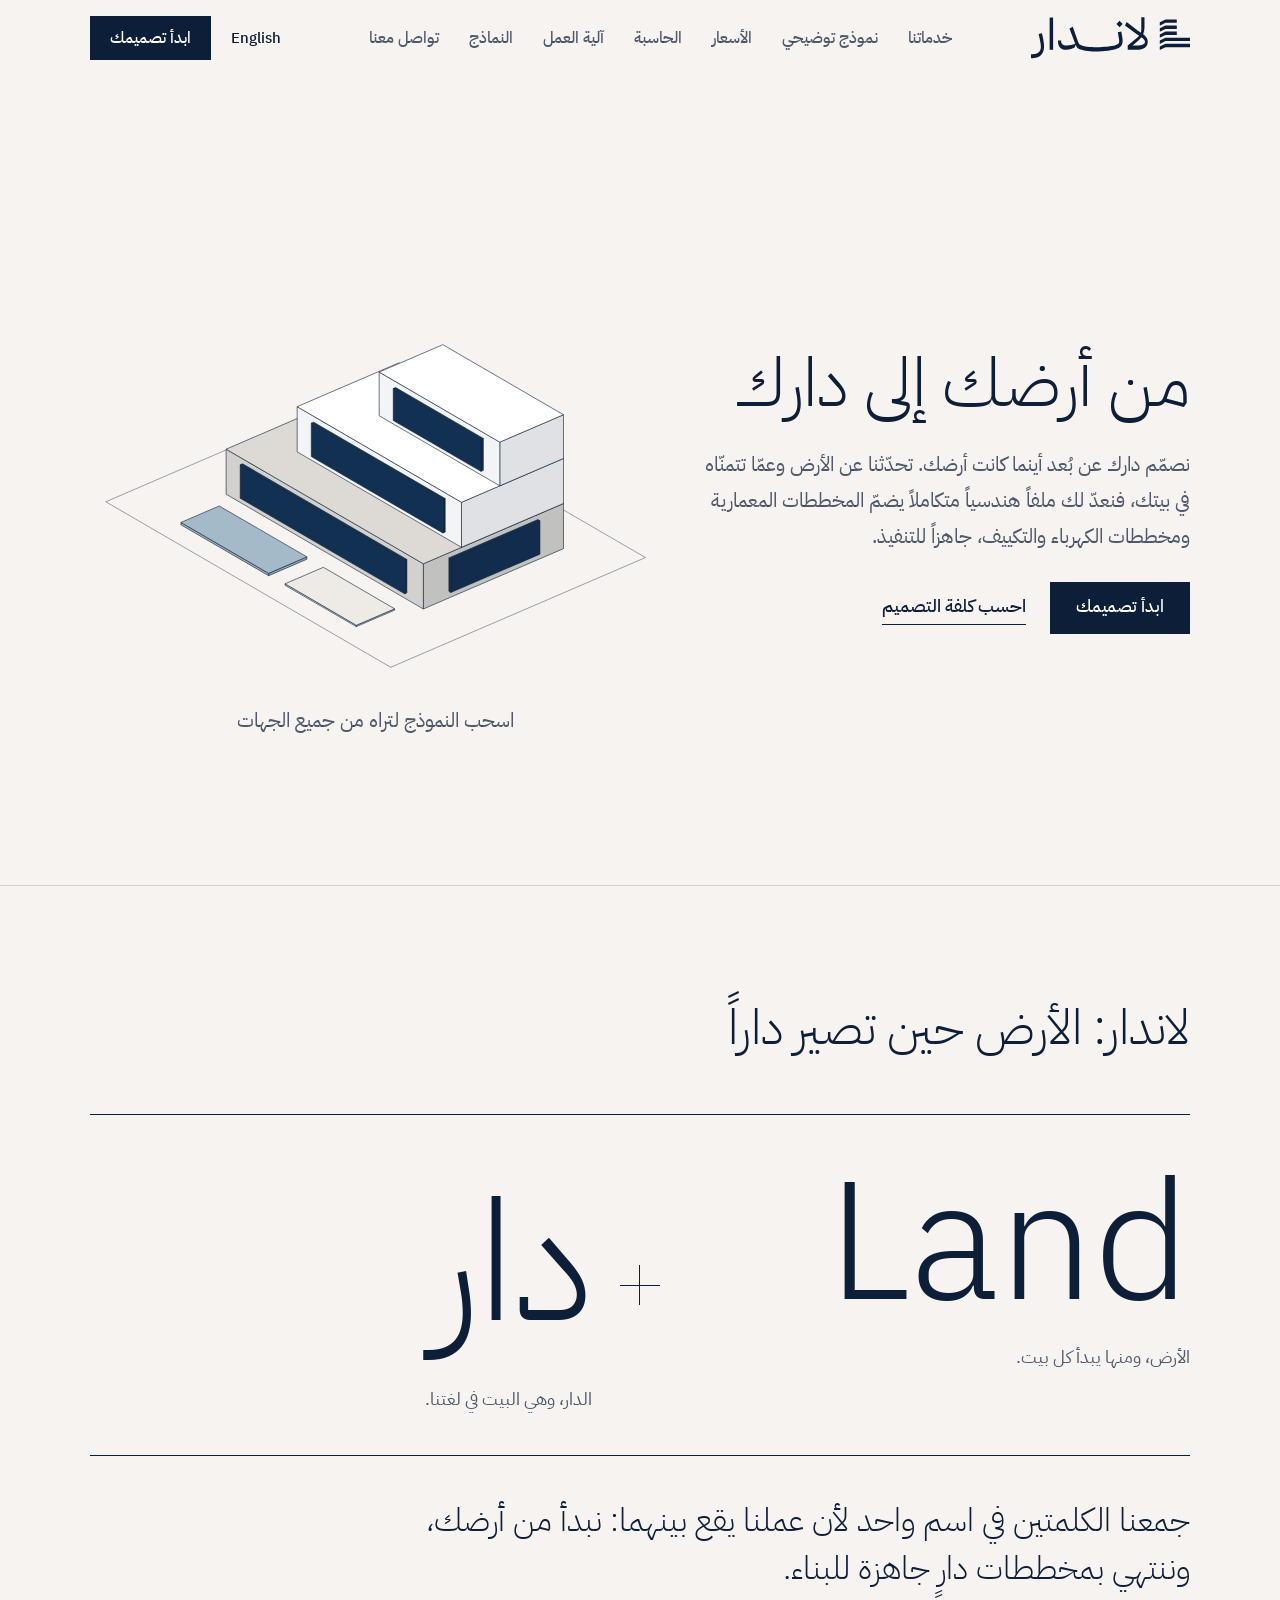
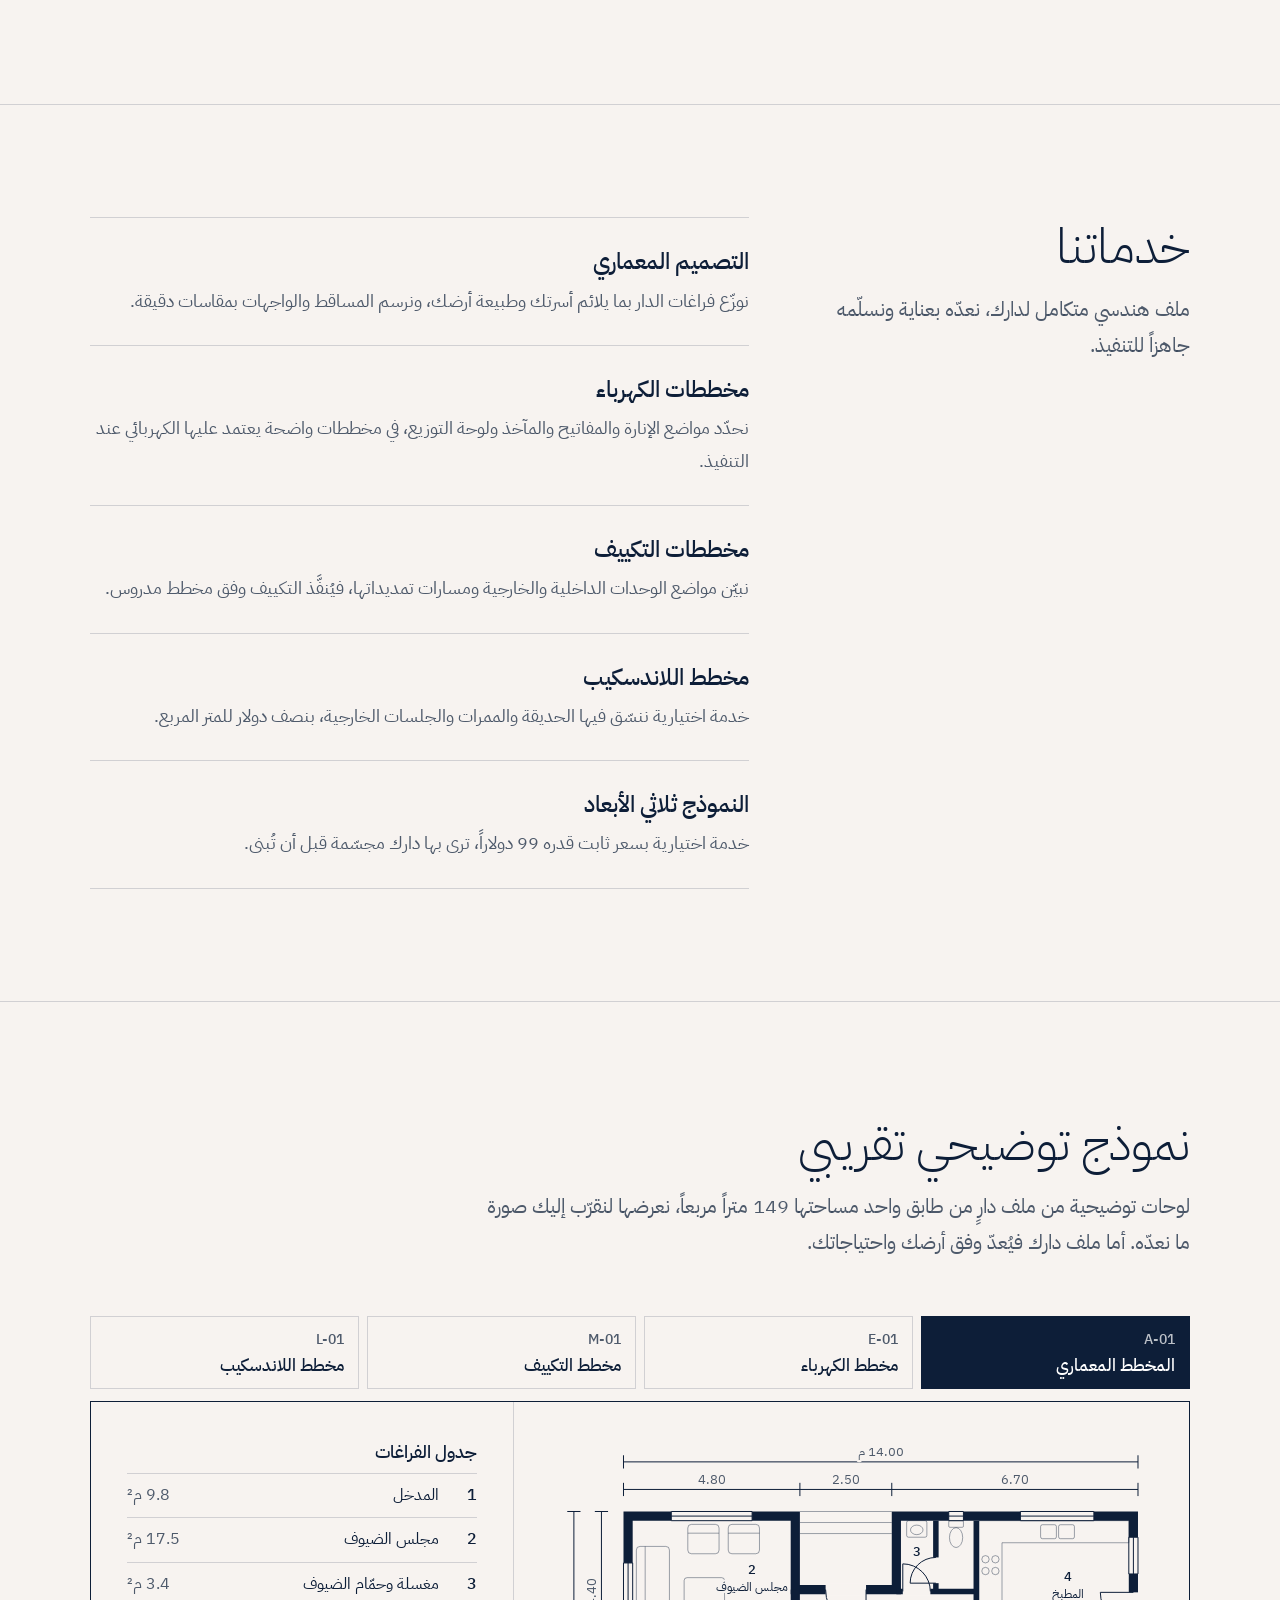
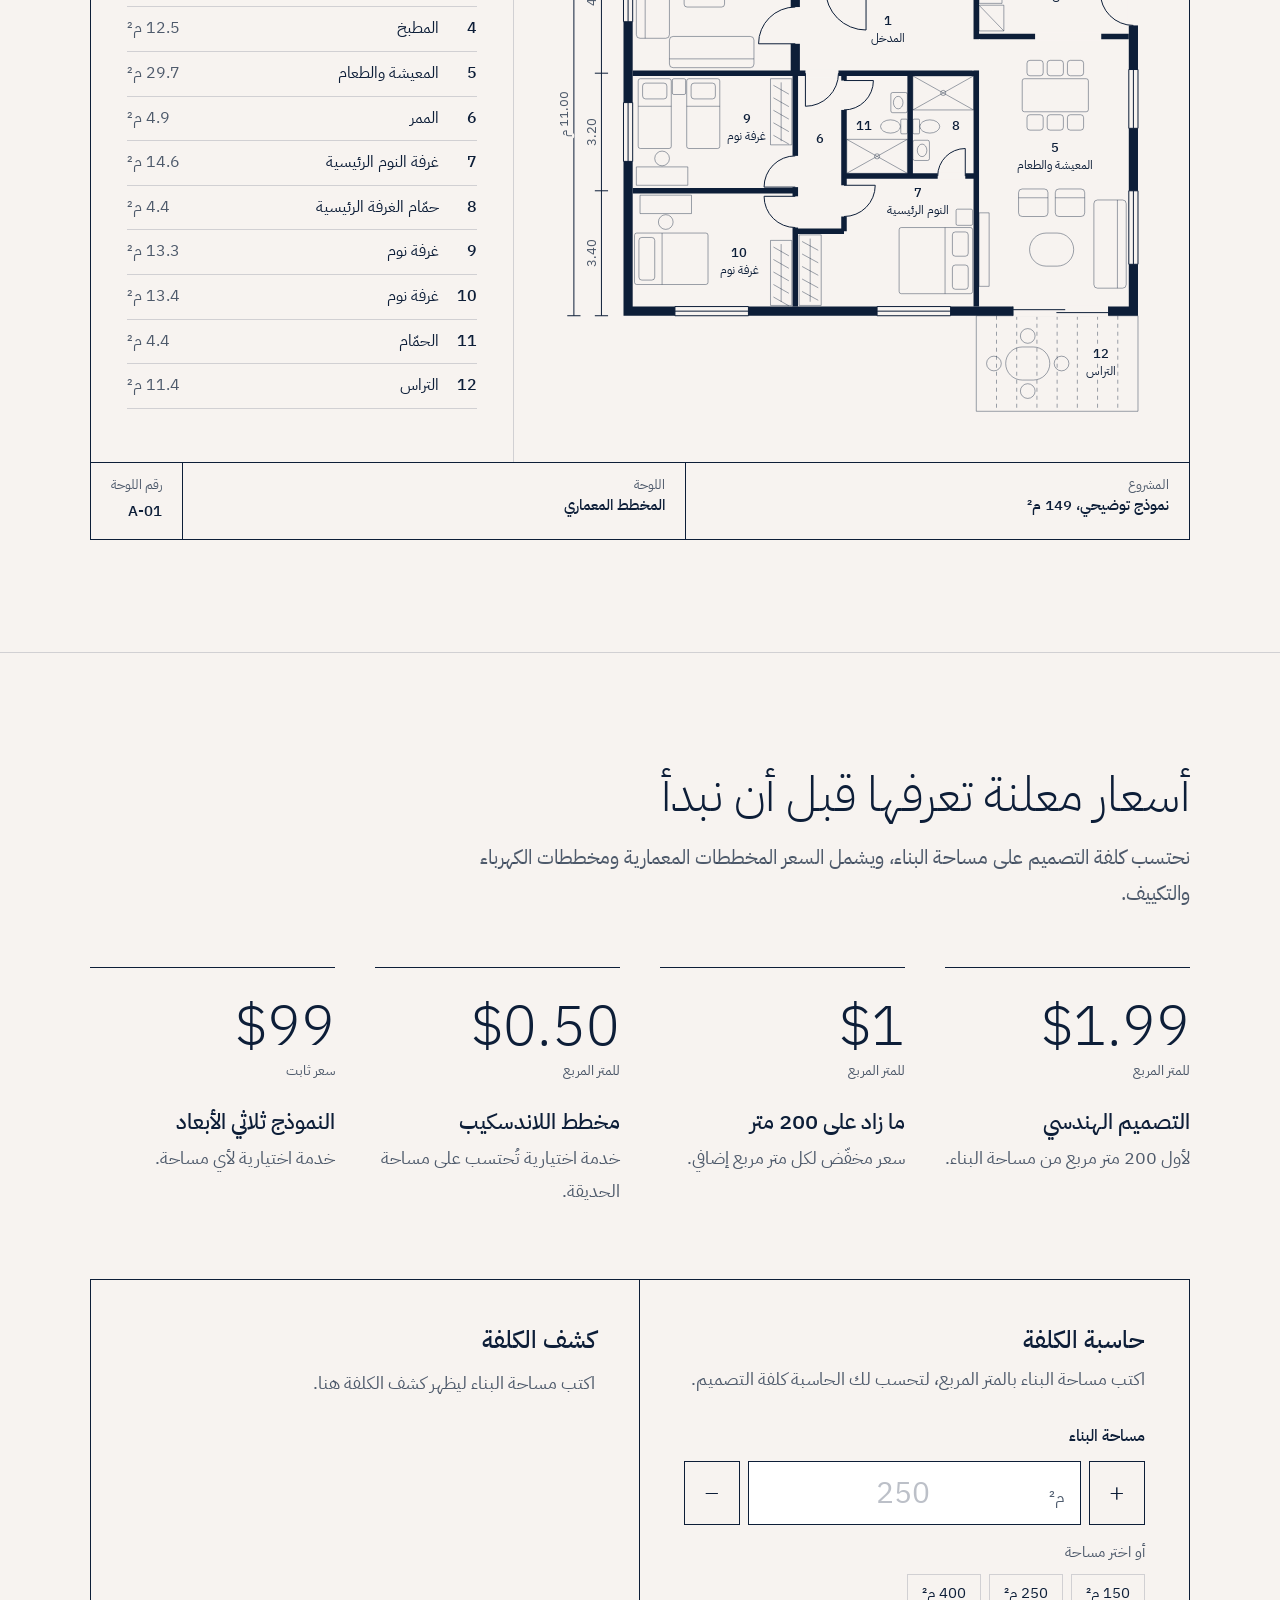
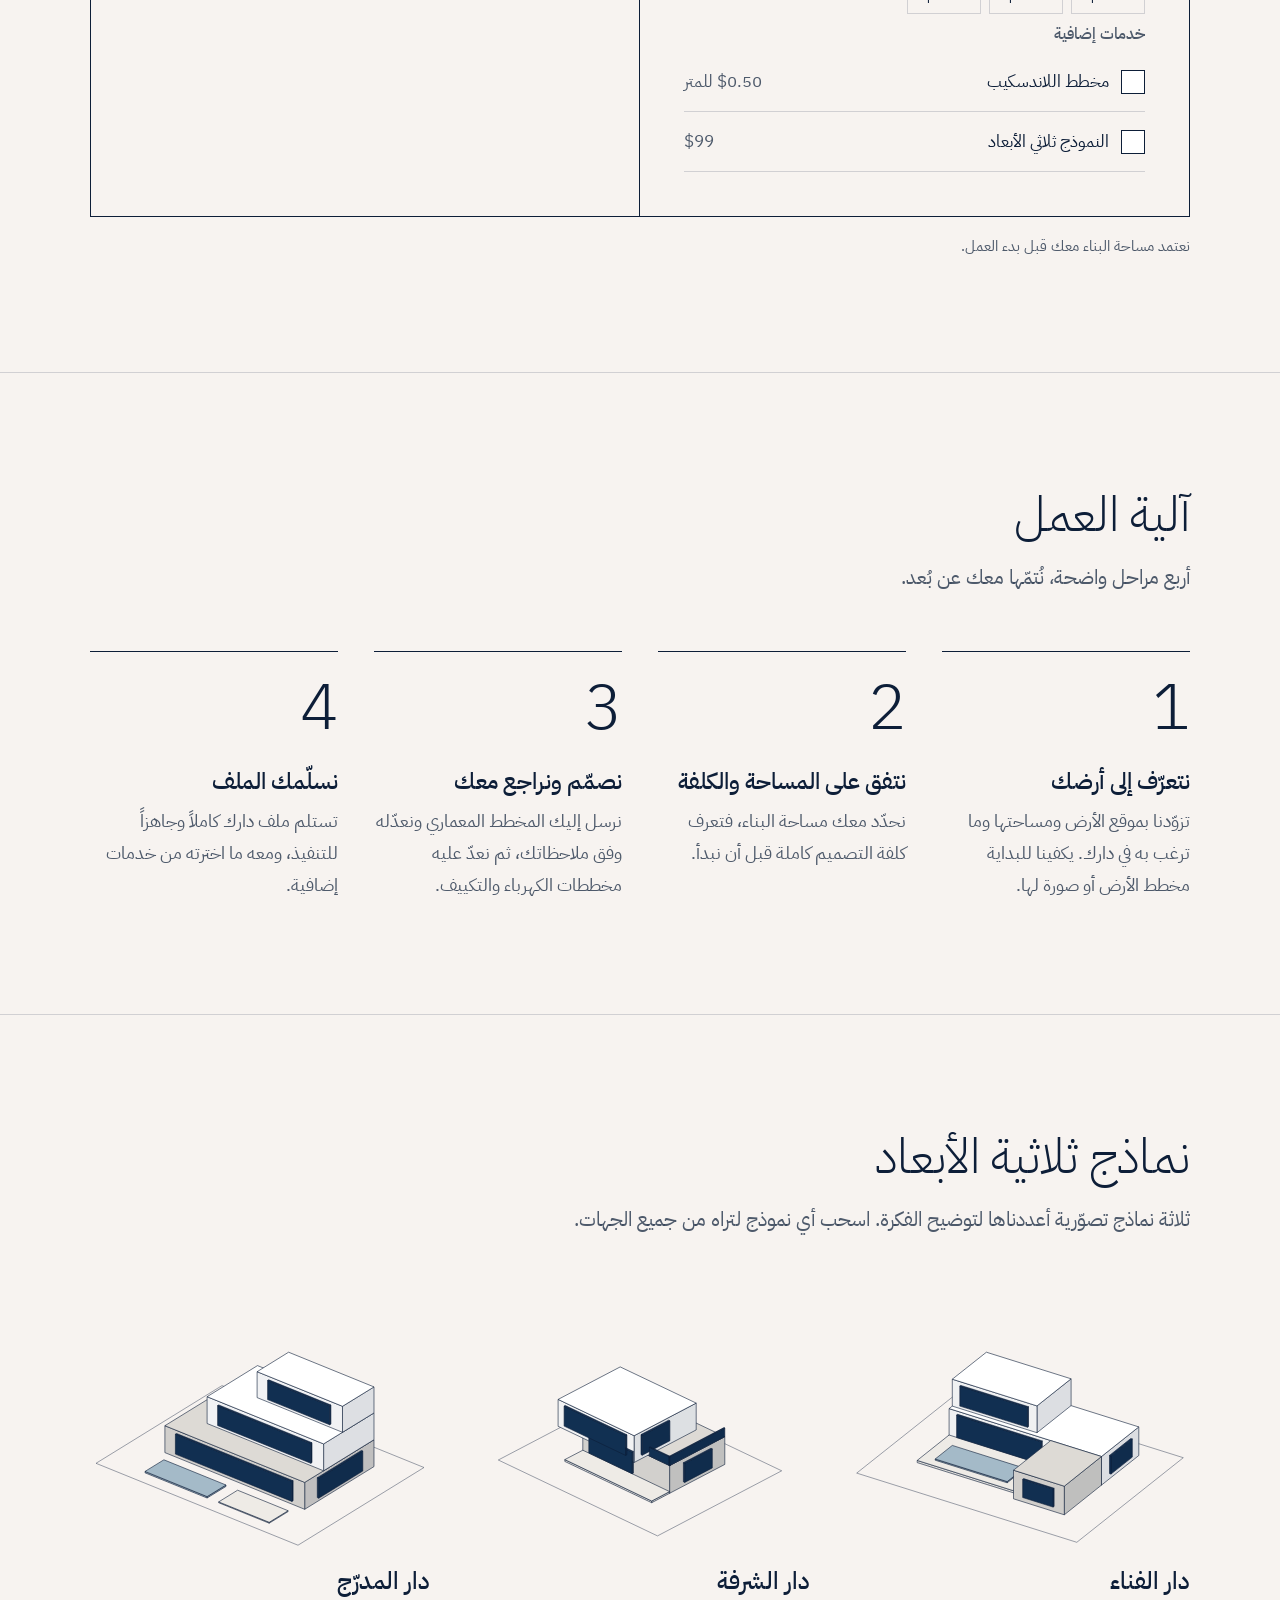
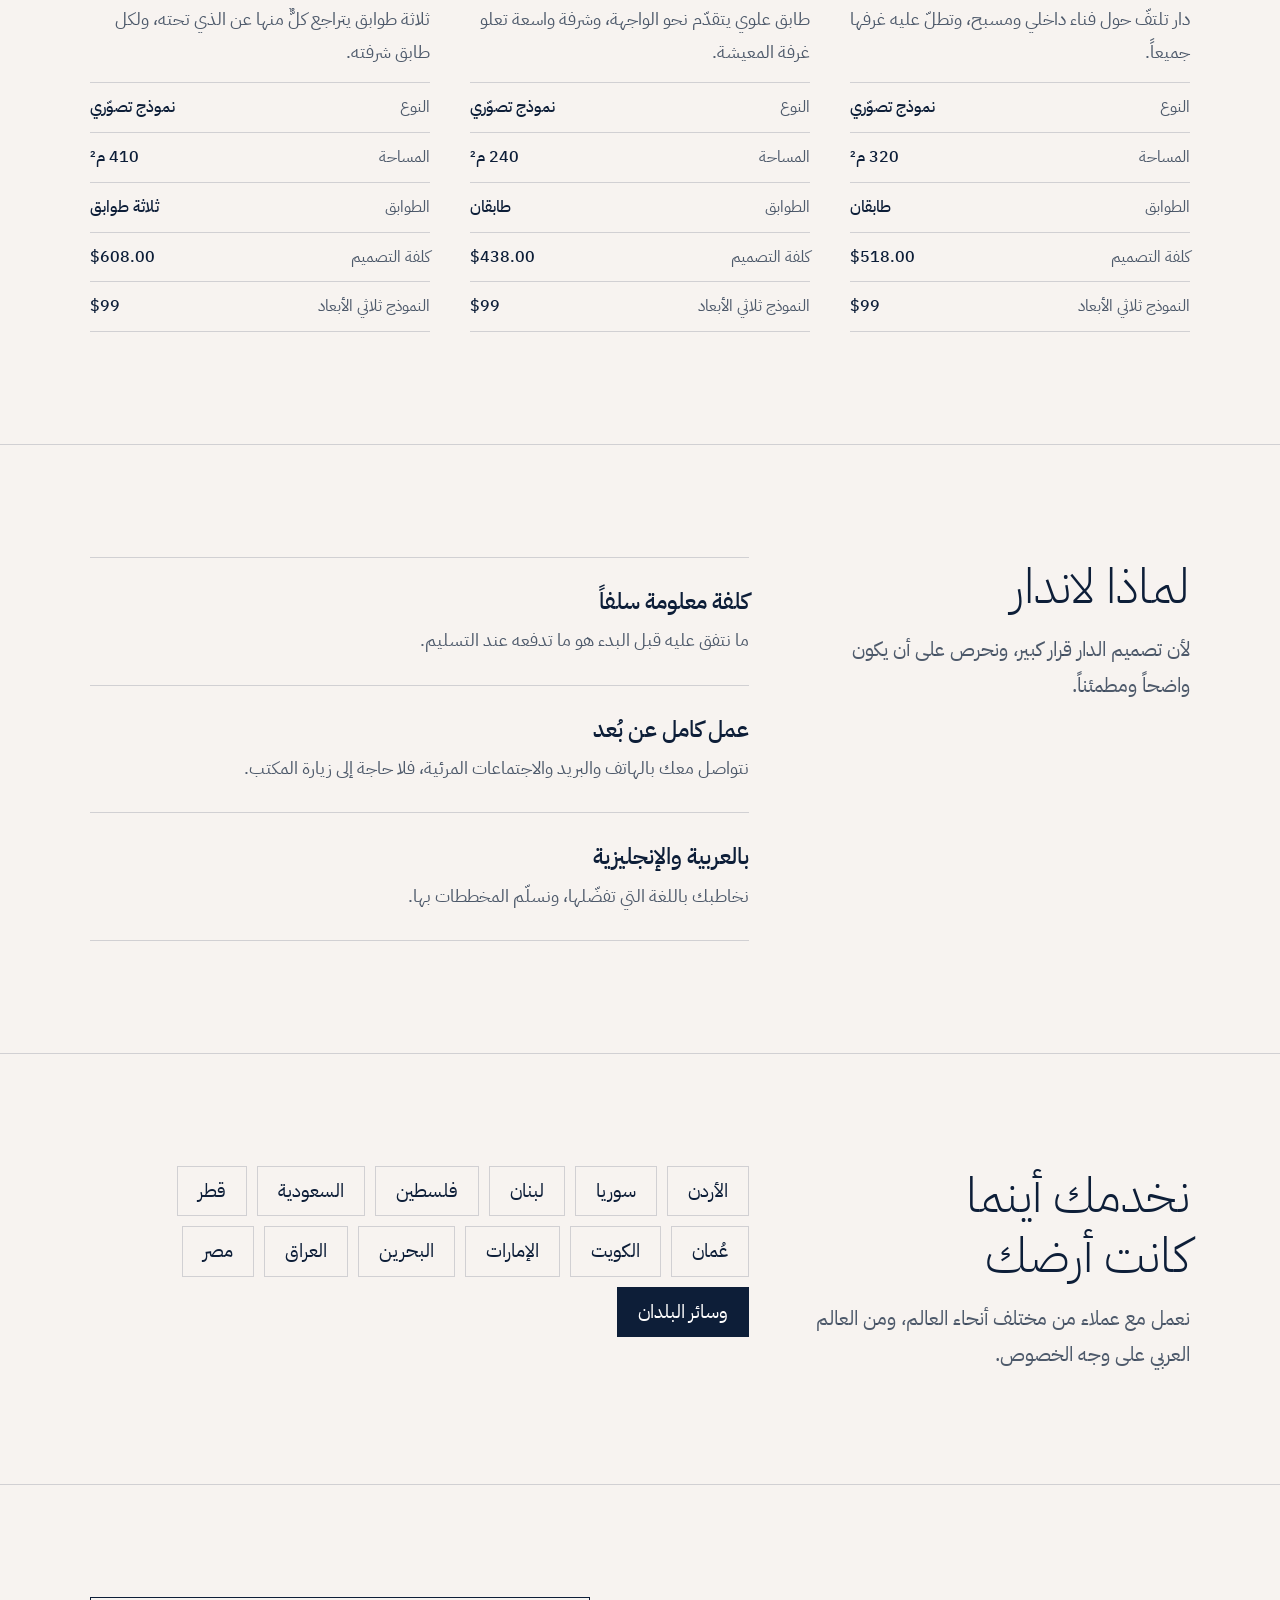
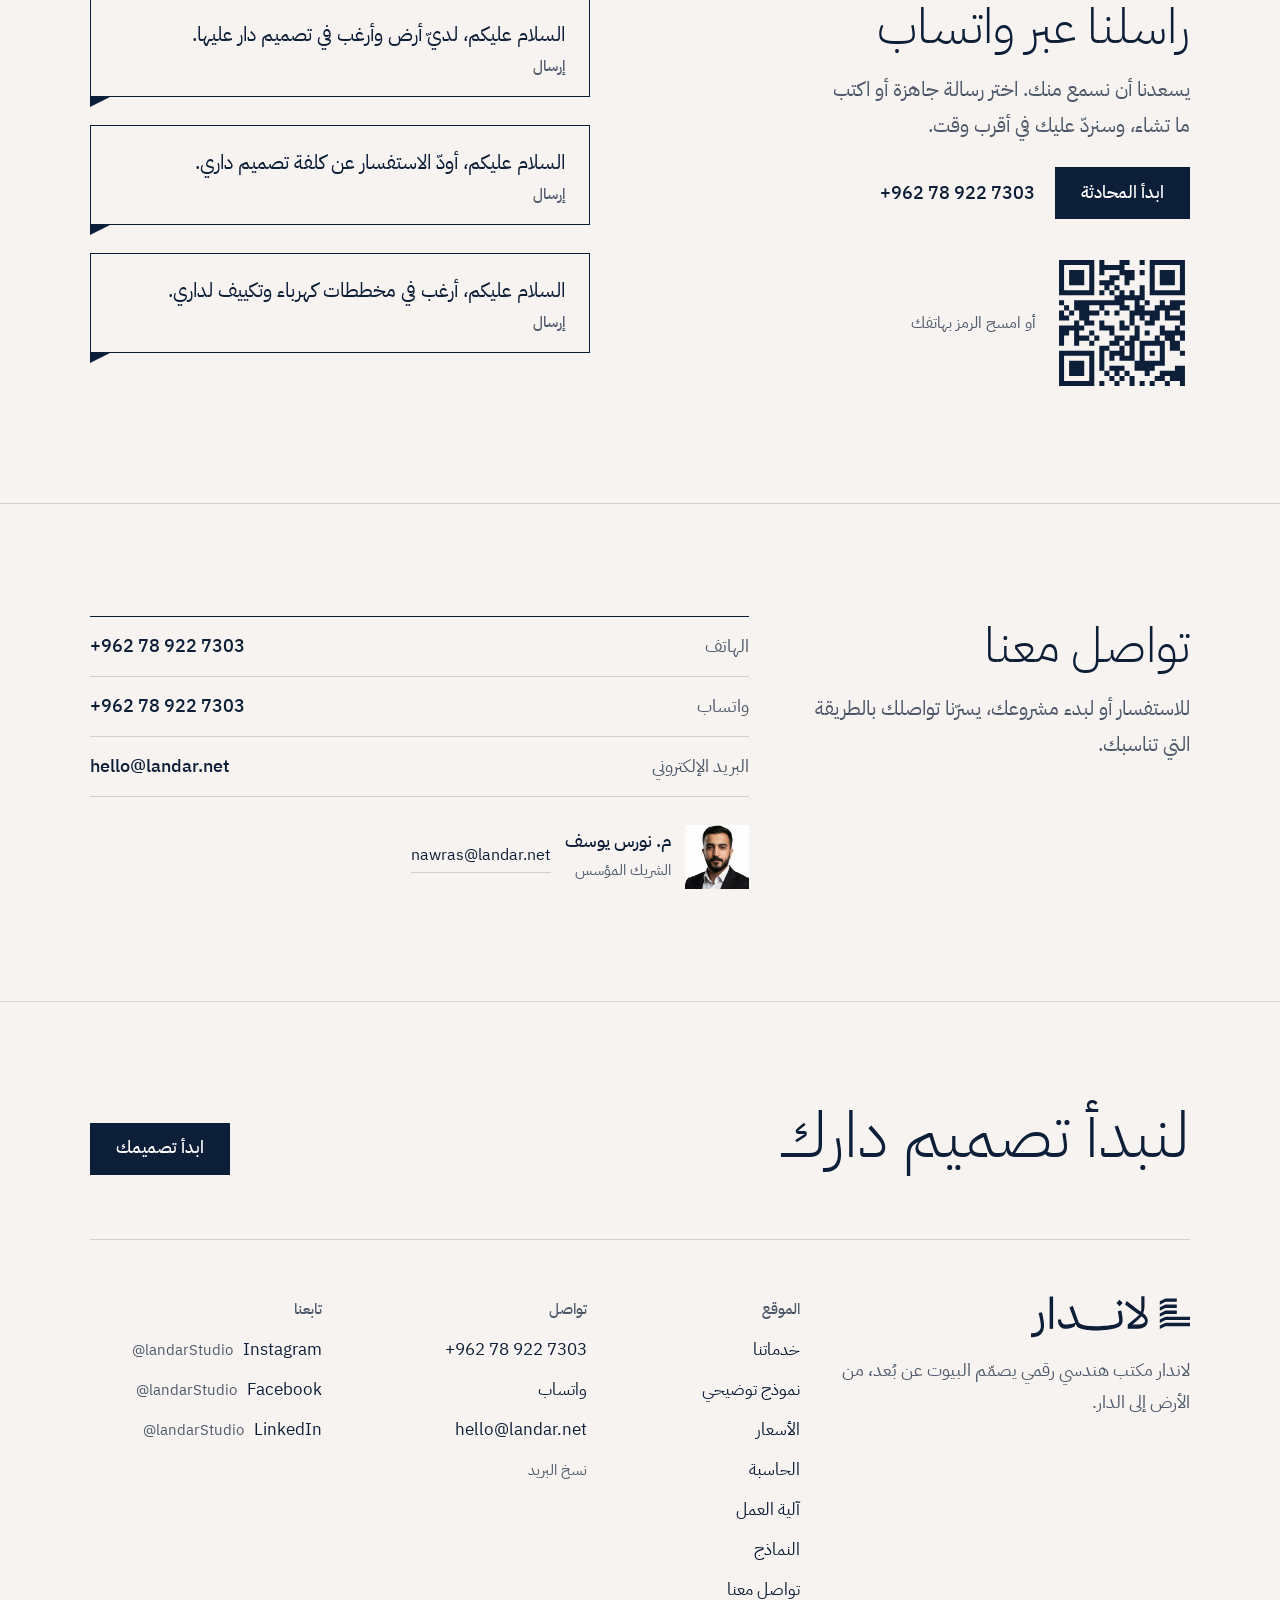
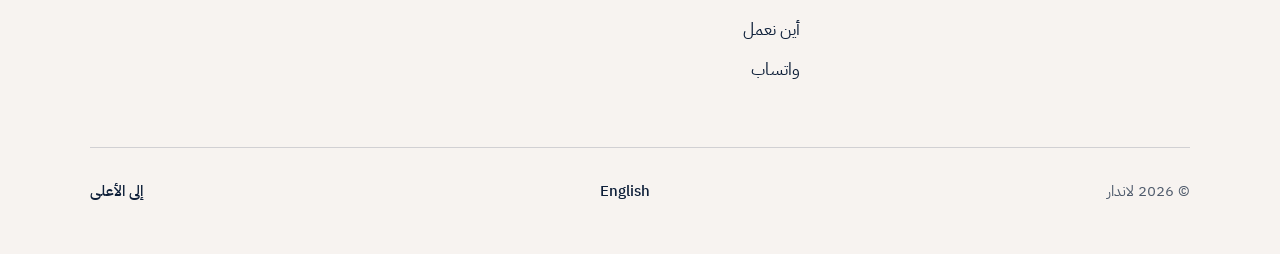
==== index.html @ 88bfac53 "-" ====
<!doctype html>
<html lang="ar" dir="rtl">
<head>
<meta charset="utf-8">
<meta name="viewport" content="width=device-width, initial-scale=1, viewport-fit=cover">
<title>لاندار | من أرضك إلى دارك</title>
<meta name="description" content="لاندار مكتب هندسي رقمي يصمّم البيوت عن بُعد. نسلّمك ملفاً متكاملاً يضمّ المخططات المعمارية ومخططات الكهرباء والتكييف، بسعر 1.99 دولار للمتر المربع.">
<meta name="theme-color" content="#F7F3F0">
<link rel="alternate" hreflang="ar" href="./">
<link rel="alternate" hreflang="en" href="en/">
<meta property="og:type" content="website">
<meta property="og:title" content="لاندار | من أرضك إلى دارك">
<meta property="og:description" content="لاندار مكتب هندسي رقمي يصمّم البيوت عن بُعد. نسلّمك ملفاً متكاملاً يضمّ المخططات المعمارية ومخططات الكهرباء والتكييف، بسعر 1.99 دولار للمتر المربع.">
<meta property="og:image" content="assets/img/og.png">
<link rel="icon" href="assets/img/favicon.svg" type="image/svg+xml">
<link rel="apple-touch-icon" href="assets/img/apple-touch-icon.png">
<link rel="preconnect" href="https://fonts.googleapis.com">
<link rel="preconnect" href="https://fonts.gstatic.com" crossorigin>
<link href="https://fonts.googleapis.com/css2?family=IBM+Plex+Sans+Arabic:wght@300;400;500;700&display=swap" rel="stylesheet">
<link rel="stylesheet" href="assets/css/style.css">
</head>
<body>
<a class="skip" href="#main">انتقل إلى المحتوى</a>

<header class="bar">
  <div class="wrap bar-in">
    <a class="brand" href="#top" aria-label="لاندار"><svg viewBox="0 -8 531.24 140" fill="currentColor" aria-hidden="true"><g transform="translate(-770.36 -685.46) scale(1.42)"><path d="M 568.12 515.19 C 570.27 523.38 573.14 537 573.14 545.89 C 573.14 557.36 568.43 573.84 546.32 573.84 L 541.52 573.84 L 541.52 564.73 L 545.2 564.73 C 564.03 564.73 565.66 553.16 565.66 547.03 C 565.66 539.14 563 528.09 560.34 516.93 Z M 568.12 515.19"/><path d="M 586.23 478.36 L 594.41 478.36 L 594.41 554.09 L 586.23 554.09 Z M 586.23 478.36"/><path d="M 627.28 543.86 C 632.9 543.86 639.65 542.62 646.41 540.16 C 646.31 539.96 646.2 539.66 646.11 539.45 L 632.8 503.84 L 640.58 500.16 L 652.35 533.31 C 654.19 538.64 656.03 541.39 659 542.93 L 659 551.32 L 653.68 551.32 C 650.91 549.69 648.87 546.3 647.23 542.22 L 644.98 548.77 C 640.27 551.53 633.61 554.09 625.73 554.09 C 610.39 554.09 605.78 544.46 605.78 531.98 L 613.05 531.98 C 613.05 538.42 615.61 543.86 627.28 543.86"/><path d="M 743.12 493.5 L 750.38 486.13 L 757.75 493.5 L 750.38 500.87 Z M 658.99 542.93 C 666.05 546.61 680.79 548.05 696.14 548.05 C 713.54 548.05 731.76 546.2 740.46 543.55 C 748.85 541.19 750.48 537.61 749.25 530.14 L 746.29 512.64 L 754.58 511.2 L 757.04 526.14 C 759.18 538.94 755.8 546.92 744.86 551.22 C 734.82 555.32 713.75 558.29 693.79 558.29 C 677.31 558.29 661.66 556.23 653.68 551.32 L 653.68 542.93 Z M 658.99 542.93"/><path d="M 769.54 543.86 L 790.51 543.86 C 803.61 543.86 810.05 540.78 810.05 534.95 C 810.05 529.52 804.54 526.45 790.92 517.35 L 763.19 496.78 L 767.08 489.1 L 792.77 508.64 C 807.4 518.46 816.61 523.48 816.61 535.36 C 816.61 550.61 801.77 554.09 790.51 554.09 L 769.54 554.09 Z M 769.54 543.86"/><path d="M 769.63 543.95 L 790.82 526.45 C 797.37 521.03 801.45 516.12 801.45 505.68 L 801.45 477.84 L 808.93 477.84 L 808.93 501.38 C 808.93 514.68 804.43 523.79 795.32 531.57 L 773.62 550.41 Z M 769.63 543.95"/></g><path transform="translate(429.34 0)" d="M0 9.45L18.9 0L56.7 0L56.7 11.4L18.9 11.4L0 20.85ZM0 29.71L18.9 20.26L56.7 20.26L56.7 31.66L18.9 31.66L0 41.11ZM0 49.98L18.9 40.53L56.7 40.53L56.7 51.93L18.9 51.93L0 61.38ZM0 70.24L18.9 60.79L101.9 60.79L101.9 72.19L18.9 72.19L0 81.64ZM0 90.5L18.9 81.05L101.9 81.05L101.9 92.45L18.9 92.45L0 101.9Z"/></svg></a>
    <nav class="nav" aria-label="أقسام الصفحة"><a href="#services">خدماتنا</a><a href="#sample">نموذج توضيحي</a><a href="#price">الأسعار</a><a href="#calc">الحاسبة</a><a href="#process">آلية العمل</a><a href="#models">النماذج</a><a href="#contact">تواصل معنا</a></nav>
    <div class="bar-end">
      <a class="lang" href="en/" lang="en" hreflang="en">English</a>
      <a class="btn" href="#contact">ابدأ تصميمك</a>
      <button class="burger" type="button" aria-controls="menu" aria-expanded="false" aria-label="القائمة"><span></span><span></span></button>
    </div>
  </div>
</header>

<div class="sheet" id="menu" aria-hidden="true">
  <nav class="sheet-links" aria-label="أقسام الصفحة"><a href="#services">خدماتنا</a><a href="#sample">نموذج توضيحي</a><a href="#price">الأسعار</a><a href="#calc">الحاسبة</a><a href="#process">آلية العمل</a><a href="#models">النماذج</a><a href="#contact">تواصل معنا</a></nav>
  <div class="sheet-foot">
    <a class="btn" href="https://wa.me/962789227303" target="_blank" rel="noopener">واتساب</a>
    <div class="sheet-meta"><span class="ltr">+962 78 922 7303</span><span class="ltr">hello@landar.net</span></div>
  </div>
</div>

<main id="main">
  <section class="hero" id="top">
    <div class="wrap hero-in">
      <div>
        <h1>من أرضك إلى دارك</h1>
        <p>نصمّم دارك عن بُعد أينما كانت أرضك. تحدّثنا عن الأرض وعمّا تتمنّاه في بيتك، فنعدّ لك ملفاً هندسياً متكاملاً يضمّ المخططات المعمارية ومخططات الكهرباء والتكييف، جاهزاً للتنفيذ.</p>
        <div class="hero-cta"><a class="btn" href="#contact">ابدأ تصميمك</a><a class="link" href="#calc">احسب كلفة التصميم</a></div>
      </div>
      <div class="stage">
        <div class="viewer" data-model="stepped" data-label="نموذج ثلاثي الأبعاد لدار من ثلاثة طوابق متراجعة" tabindex="0"></div>
        <p class="hint">اسحب النموذج لتراه من جميع الجهات</p>
      </div>
    </div>
  </section>

  <section class="sec" id="name">
    <div class="wrap">
      <div class="sec-head"><h2>لاندار: الأرض حين تصير داراً</h2></div>
      <div class="name">
        <div class="word"><b lang="en">Land</b><p>الأرض، ومنها يبدأ كل بيت.</p></div>
        <div class="plus" aria-hidden="true"></div>
        <div class="word"><b lang="ar">دار</b><p>الدار، وهي البيت في لغتنا.</p></div>
      </div>
      <p class="name-close">جمعنا الكلمتين في اسم واحد لأن عملنا يقع بينهما: نبدأ من أرضك، وننتهي بمخططات دارٍ جاهزة للبناء.</p>
    </div>
  </section>

  <section class="sec" id="services">
    <div class="wrap split">
      <div class="sec-head"><h2>خدماتنا</h2><p class="lead">ملف هندسي متكامل لدارك، نعدّه بعناية ونسلّمه جاهزاً للتنفيذ.</p></div>
      <div class="rows"><div class="row"><h3>التصميم المعماري</h3><p>نوزّع فراغات الدار بما يلائم أسرتك وطبيعة أرضك، ونرسم المساقط والواجهات بمقاسات دقيقة.</p></div><div class="row"><h3>مخططات الكهرباء</h3><p>نحدّد مواضع الإنارة والمفاتيح والمآخذ ولوحة التوزيع، في مخططات واضحة يعتمد عليها الكهربائي عند التنفيذ.</p></div><div class="row"><h3>مخططات التكييف</h3><p>نبيّن مواضع الوحدات الداخلية والخارجية ومسارات تمديداتها، فيُنفَّذ التكييف وفق مخطط مدروس.</p></div><div class="row"><h3>مخطط اللاندسكيب</h3><p>خدمة اختيارية ننسّق فيها الحديقة والممرات والجلسات الخارجية، بنصف دولار للمتر المربع.</p></div><div class="row"><h3>النموذج ثلاثي الأبعاد</h3><p>خدمة اختيارية بسعر ثابت قدره 99 دولاراً، ترى بها دارك مجسّمة قبل أن تُبنى.</p></div></div>
    </div>
  </section>

  <section class="sec" id="sample">
    <div class="wrap">
      <div class="sec-head"><h2>نموذج توضيحي تقريبي</h2><p class="lead">لوحات توضيحية من ملف دارٍ من طابق واحد مساحتها 149 متراً مربعاً، نعرضها لنقرّب إليك صورة ما نعدّه. أما ملف دارك فيُعدّ وفق أرضك واحتياجاتك.</p></div>
      <div class="file">
        <div class="tabs" role="tablist" aria-label="لوحات الملف"><button type="button" role="tab" id="tab-a" aria-controls="sheet-a" aria-selected="true"><b class="ltr">A-01</b><span>المخطط المعماري</span></button><button type="button" role="tab" id="tab-e" aria-controls="sheet-e" aria-selected="false"><b class="ltr">E-01</b><span>مخطط الكهرباء</span></button><button type="button" role="tab" id="tab-m" aria-controls="sheet-m" aria-selected="false"><b class="ltr">M-01</b><span>مخطط التكييف</span></button><button type="button" role="tab" id="tab-l" aria-controls="sheet-l" aria-selected="false"><b class="ltr">L-01</b><span>مخطط اللاندسكيب</span></button></div>
        <div class="sheet-p" role="tabpanel" id="sheet-a" aria-labelledby="tab-a" tabindex="0"><figure class="draw draw-a"><svg class="plan" viewBox="0 0 656 640" role="img" aria-label="المخطط المعماري لدار نموذجية بأثاثها وأبعادها وأرقام فراغاتها"><g class="po"><path d="M272 80L372 80"/><path d="M272 104L372 104"/><path d="M272 92L372 92"/><rect x="464" y="520" width="176" height="104"/><path d="M486 520L486 624" class="dash"/><path d="M508 520L508 624" class="dash"/><path d="M530 520L530 624" class="dash"/><path d="M552 520L552 624" class="dash"/><path d="M574 520L574 624" class="dash"/><path d="M596 520L596 624" class="dash"/><path d="M618 520L618 624" class="dash"/><rect x="496" y="554" width="48" height="36" rx="18"/><circle cx="483.2" cy="572" r="8"/><circle cx="556.8" cy="572" r="8"/><circle cx="520" cy="542" r="8"/><circle cx="520" cy="602" r="8"/></g><g class="pw"><path class="ext" stroke-width="10" d="M85 85L267 85L267 165L377 165L377 85L635 85L635 515L85 515Z"/><path d="M267 165L267 256" stroke-width="10"/><path d="M267 256L267 510" stroke-width="6"/><path d="M90 256L464 256" stroke-width="6"/><path d="M377 167L464 167" stroke-width="6"/><path d="M420 90L420 167" stroke-width="6"/><path d="M464 90L464 510" stroke-width="6"/><path d="M464 216L630 216" stroke-width="6"/><path d="M320 256L320 428" stroke-width="6"/><path d="M267 428L320 428" stroke-width="6"/><path d="M320 368L464 368" stroke-width="6"/><path d="M392 256L392 368" stroke-width="6"/><path d="M90 384L267 384" stroke-width="6"/></g><g class="pg"><rect x="300" y="158.8" width="44" height="12.4"/><rect x="260.8" y="184" width="12.4" height="40"/><rect x="384" y="162.8" width="30" height="8.4"/><rect x="415.8" y="130" width="8.4" height="28"/><rect x="459.8" y="219" width="8.4" height="34"/><rect x="278" y="251.8" width="36" height="8.4"/><rect x="262.8" y="346" width="8.4" height="34"/><rect x="262.8" y="390" width="8.4" height="34"/><rect x="315.8" y="378" width="8.4" height="34"/><rect x="315.8" y="264" width="8.4" height="32"/><rect x="422" y="363.8" width="30" height="8.4"/><rect x="628.8" y="168" width="12.4" height="36"/><rect x="528" y="211.8" width="72" height="8.4"/><rect x="504" y="508.8" width="104" height="12.4"/><rect x="132" y="78.8" width="88" height="12.4"/><rect x="78.8" y="136" width="12.4" height="64"/><rect x="434" y="78.8" width="16" height="12.4"/><rect x="512" y="78.8" width="80" height="12.4"/><rect x="628.8" y="108" width="12.4" height="40"/><rect x="628.8" y="252" width="12.4" height="64"/><rect x="628.8" y="384" width="12.4" height="80"/><rect x="356" y="508.8" width="80" height="12.4"/><rect x="136" y="508.8" width="80" height="12.4"/><rect x="78.8" y="288" width="12.4" height="64"/></g><g class="pd"><path d="M344 165L344 209"/><path class="arc" d="M344 209A44 44 0 0 1 300 165"/><path d="M267 224L227 224"/><path class="arc" d="M227 224A40 40 0 0 1 267 184"/><path d="M384 167L384 137"/><path class="arc" d="M384 137A30 30 0 0 1 414 167"/><path d="M420 158L392 158"/><path class="arc" d="M392 158A28 28 0 0 1 420 130"/><path d="M278 256L278 292"/><path class="arc" d="M278 292A36 36 0 0 0 314 256"/><path d="M267 380L233 380"/><path class="arc" d="M233 380A34 34 0 0 1 267 346"/><path d="M267 390L233 390"/><path class="arc" d="M233 390A34 34 0 0 0 267 424"/><path d="M320 378L354 378"/><path class="arc" d="M354 378A34 34 0 0 1 320 412"/><path d="M320 264L352 264"/><path class="arc" d="M352 264A32 32 0 0 1 320 296"/><path d="M452 368L452 338"/><path class="arc" d="M452 338A30 30 0 0 0 422 368"/><path d="M635 168L599 168"/><path class="arc" d="M599 168A36 36 0 0 0 635 204"/><path d="M504 510L504 520"/><path d="M608 510L608 520"/><path d="M504 513.4L560.8 513.4"/><path d="M551.2 516.6L608 516.6"/><rect x="132" y="80" width="88" height="10"/><path d="M132 85L220 85"/><rect x="80" y="136" width="10" height="64"/><path d="M85 136L85 200"/><rect x="434" y="80" width="16" height="10"/><path d="M434 85L450 85"/><rect x="512" y="80" width="80" height="10"/><path d="M512 85L592 85"/><rect x="630" y="108" width="10" height="40"/><path d="M635 108L635 148"/><rect x="630" y="252" width="10" height="64"/><path d="M635 252L635 316"/><rect x="630" y="384" width="10" height="80"/><path d="M635 384L635 464"/><rect x="356" y="510" width="80" height="10"/><path d="M356 515L436 515"/><rect x="136" y="510" width="80" height="10"/><path d="M136 515L216 515"/><rect x="80" y="288" width="10" height="64"/><path d="M85 288L85 352"/></g><g class="pf"><rect x="94" y="118" width="36" height="100" rx="4"/><path d="M103.6 118L103.6 218"/><rect x="130" y="216" width="92" height="34" rx="4"/><path d="M130 240.4L222 240.4"/><rect x="150" y="94" width="34" height="32" rx="4"/><path d="M150 103.6L184 103.6"/><rect x="194" y="94" width="34" height="32" rx="4"/><path d="M194 103.6L228 103.6"/><rect x="146" y="152" width="44" height="32" rx="3.2"/><rect x="388.2" y="90" width="22" height="18" rx="2"/><ellipse cx="399.2" cy="100" rx="6.8" ry="5.2"/><rect x="434" y="90" width="16" height="7.2" rx="1.2"/><ellipse cx="442" cy="108.4" rx="7.2" ry="10.8"/><path d="M467 90L630 90L630 114L492 114L492 180L467 180Z"/><rect x="534" y="94.4" width="17.2" height="15.2" rx="2"/><rect x="553.6" y="94.4" width="17.2" height="15.2" rx="2"/><circle cx="474" cy="132" r="4"/><circle cx="484.8" cy="132" r="4"/><circle cx="474" cy="144.8" r="4"/><circle cx="484.8" cy="144.8" r="4"/><rect x="467" y="182" width="27" height="28"/><path d="M467 182L494 210"/><rect x="514" y="262" width="72" height="36" rx="2.4"/><rect x="519.2" y="242" width="17.6" height="16.8" rx="3.2"/><rect x="519.2" y="301.2" width="17.6" height="16.8" rx="3.2"/><rect x="541.2" y="242" width="17.6" height="16.8" rx="3.2"/><rect x="541.2" y="301.2" width="17.6" height="16.8" rx="3.2"/><rect x="563.2" y="242" width="17.6" height="16.8" rx="3.2"/><rect x="563.2" y="301.2" width="17.6" height="16.8" rx="3.2"/><rect x="592" y="394" width="35.2" height="96" rx="4"/><path d="M617.6 394L617.6 490"/><rect x="510" y="382" width="32" height="30" rx="4"/><path d="M510 391.6L542 391.6"/><rect x="550" y="382" width="32" height="30" rx="4"/><path d="M550 391.6L582 391.6"/><rect x="522" y="430" width="48" height="36" rx="18"/><rect x="467" y="408" width="11" height="80"/><rect x="96" y="262" width="36" height="76" rx="2.4"/><rect x="100.8" y="266.8" width="26.4" height="17.2" rx="3.2"/><path d="M96 292L132 292"/><rect x="148.8" y="262" width="36" height="76" rx="2.4"/><rect x="153.6" y="266.8" width="26.4" height="17.2" rx="3.2"/><path d="M148.8 292L184.8 292"/><rect x="133.2" y="262" width="14.4" height="17.2" rx="1.6"/><rect x="94" y="358" width="56" height="20"/><circle cx="122" cy="348.8" r="8"/><rect x="240" y="262" width="23.2" height="72"/><path d="M251.6 266L251.6 330"/><path d="M243.2 269.2L260 278.8"/><path d="M243.2 282.8L260 292.4"/><path d="M243.2 296.4L260 306"/><path d="M243.2 310L260 319.6"/><path d="M243.2 323.6L260 333.2"/><rect x="92" y="430" width="80" height="56" rx="2.4"/><rect x="96.8" y="434.8" width="17.2" height="46.4" rx="3.2"/><path d="M122 430L122 486"/><rect x="98" y="388.8" width="56" height="20"/><circle cx="126" cy="418" r="8"/><rect x="240" y="438" width="23.2" height="70.8"/><path d="M251.6 442L251.6 504.8"/><path d="M243.2 445.2L260 454.8"/><path d="M243.2 458.8L260 468.4"/><path d="M243.2 472.4L260 482"/><path d="M243.2 486L260 495.6"/><path d="M243.2 499.6L260 509.2"/><rect x="380" y="424" width="80" height="72" rx="2.4"/><rect x="438" y="428.8" width="17.2" height="26.4" rx="3.2"/><rect x="438" y="464.8" width="17.2" height="26.4" rx="3.2"/><path d="M430 424L430 496"/><rect x="442" y="404" width="18" height="17.6" rx="1.6"/><rect x="271.2" y="432" width="24" height="76.8"/><path d="M283.2 436L283.2 504.8"/><path d="M274.4 439.2L292 448.8"/><path d="M274.4 452.8L292 462.4"/><path d="M274.4 466.4L292 476"/><path d="M274.4 480L292 489.6"/><path d="M274.4 493.6L292 503.2"/><rect x="371" y="277" width="18" height="22" rx="2"/><ellipse cx="379" cy="288" rx="5.2" ry="6.8"/><rect x="381.8" y="306" width="7.2" height="16" rx="1.2"/><ellipse cx="370.6" cy="314" rx="10.8" ry="7.2"/><rect x="323" y="328" width="66" height="37"/><path d="M323 328L389 365"/><path d="M323 365L389 328"/><circle cx="356" cy="346.5" r="2.8"/><rect x="395" y="259" width="66" height="37"/><path d="M395 259L461 296"/><path d="M395 296L461 259"/><circle cx="428" cy="277.5" r="2.8"/><rect x="395" y="306" width="7.2" height="16" rx="1.2"/><ellipse cx="413.4" cy="314" rx="10.8" ry="7.2"/><rect x="395" y="329" width="18" height="22" rx="2"/><ellipse cx="405" cy="340" rx="5.2" ry="6.8"/></g><g class="pm"><path d="M80 56L640 56"/><path d="M80 26L640 26"/><path d="M56 80L56 520"/><path d="M26 80L26 520"/><path d="M80 48.8L80 63.2"/><path d="M272 48.8L272 63.2"/><path d="M372 48.8L372 63.2"/><path d="M640 48.8L640 63.2"/><path d="M48.8 80L63.2 80"/><path d="M48.8 256L63.2 256"/><path d="M48.8 384L63.2 384"/><path d="M48.8 520L63.2 520"/><path d="M80 18.8L80 33.2"/><path d="M640 18.8L640 33.2"/><path d="M18.8 80L33.2 80"/><path d="M18.8 520L33.2 520"/></g><text x="176" y="50.4" class="pt">4.80</text><text x="322" y="50.4" class="pt">2.50</text><text x="506" y="50.4" class="pt">6.70</text><text x="50.4" y="168" class="pt" transform="rotate(-90 50.4 168)">4.40</text><text x="50.4" y="320" class="pt" transform="rotate(-90 50.4 320)">3.20</text><text x="50.4" y="452" class="pt" transform="rotate(-90 50.4 452)">3.40</text><text x="360" y="20" class="pt">14.00 م</text><text x="20" y="300" class="pt" transform="rotate(-90 20 300)">11.00 م</text><text x="368" y="204" class="pn">1</text><text x="368" y="222.4" class="pl">المدخل</text><text x="220" y="148" class="pn">2</text><text x="220" y="166.4" class="pl">مجلس الضيوف</text><text x="399.2" y="128" class="pn">3</text><text x="564" y="156" class="pn">4</text><text x="564" y="174.4" class="pl">المطبخ</text><text x="550" y="342" class="pn">5</text><text x="550" y="360.4" class="pl">المعيشة والطعام</text><text x="294" y="332" class="pn">6</text><text x="400.8" y="391.2" class="pn">7</text><text x="400.8" y="409.6" class="pl">النوم الرئيسية</text><text x="442" y="318" class="pn">8</text><text x="214.4" y="310" class="pn">9</text><text x="214.4" y="328.4" class="pl">غرفة نوم</text><text x="206" y="456" class="pn">10</text><text x="206" y="474.4" class="pl">غرفة نوم</text><text x="342" y="318" class="pn">11</text><text x="600" y="566" class="pn">12</text><text x="600" y="584.4" class="pl">التراس</text></svg></figure><div class="legend"><h3>جدول الفراغات</h3><ol class="sched"><li><b>1</b><span>المدخل</span><span><span class="ltr">9.8</span> م²</span></li><li><b>2</b><span>مجلس الضيوف</span><span><span class="ltr">17.5</span> م²</span></li><li><b>3</b><span>مغسلة وحمّام الضيوف</span><span><span class="ltr">3.4</span> م²</span></li><li><b>4</b><span>المطبخ</span><span><span class="ltr">12.5</span> م²</span></li><li><b>5</b><span>المعيشة والطعام</span><span><span class="ltr">29.7</span> م²</span></li><li><b>6</b><span>الممر</span><span><span class="ltr">4.9</span> م²</span></li><li><b>7</b><span>غرفة النوم الرئيسية</span><span><span class="ltr">14.6</span> م²</span></li><li><b>8</b><span>حمّام الغرفة الرئيسية</span><span><span class="ltr">4.4</span> م²</span></li><li><b>9</b><span>غرفة نوم</span><span><span class="ltr">13.3</span> م²</span></li><li><b>10</b><span>غرفة نوم</span><span><span class="ltr">13.4</span> م²</span></li><li><b>11</b><span>الحمّام</span><span><span class="ltr">4.4</span> م²</span></li><li><b>12</b><span>التراس</span><span><span class="ltr">11.4</span> م²</span></li></ol></div><dl class="stamp"><div><dt>المشروع</dt><dd>نموذج توضيحي، 149 م²</dd></div><div><dt>اللوحة</dt><dd>المخطط المعماري</dd></div><div><dt>رقم اللوحة</dt><dd class="ltr">A-01</dd></div></dl></div><div class="sheet-p" role="tabpanel" id="sheet-e" aria-labelledby="tab-e" tabindex="0"><figure class="draw draw-e"><svg class="plan svc" viewBox="0 0 640 584" role="img" aria-label="مخطط الكهرباء للدار النموذجية يبيّن الإنارة والمفاتيح والمآخذ ولوحة التوزيع"><g class="po"><path d="M232 20L332 20"/><path d="M232 44L332 44"/><path d="M232 32L332 32"/><rect x="424" y="460" width="176" height="104"/><path d="M446 460L446 564" class="dash"/><path d="M468 460L468 564" class="dash"/><path d="M490 460L490 564" class="dash"/><path d="M512 460L512 564" class="dash"/><path d="M534 460L534 564" class="dash"/><path d="M556 460L556 564" class="dash"/><path d="M578 460L578 564" class="dash"/><rect x="456" y="494" width="48" height="36" rx="18"/><circle cx="443.2" cy="512" r="8"/><circle cx="516.8" cy="512" r="8"/><circle cx="480" cy="482" r="8"/><circle cx="480" cy="542" r="8"/></g><g class="pw"><path class="ext" stroke-width="10" d="M45 25L227 25L227 105L337 105L337 25L595 25L595 455L45 455Z"/><path d="M227 105L227 196" stroke-width="10"/><path d="M227 196L227 450" stroke-width="6"/><path d="M50 196L424 196" stroke-width="6"/><path d="M337 107L424 107" stroke-width="6"/><path d="M380 30L380 107" stroke-width="6"/><path d="M424 30L424 450" stroke-width="6"/><path d="M424 156L590 156" stroke-width="6"/><path d="M280 196L280 368" stroke-width="6"/><path d="M227 368L280 368" stroke-width="6"/><path d="M280 308L424 308" stroke-width="6"/><path d="M352 196L352 308" stroke-width="6"/><path d="M50 324L227 324" stroke-width="6"/></g><g class="pg"><rect x="260" y="98.8" width="44" height="12.4"/><rect x="220.8" y="124" width="12.4" height="40"/><rect x="344" y="102.8" width="30" height="8.4"/><rect x="375.8" y="70" width="8.4" height="28"/><rect x="419.8" y="159" width="8.4" height="34"/><rect x="238" y="191.8" width="36" height="8.4"/><rect x="222.8" y="286" width="8.4" height="34"/><rect x="222.8" y="330" width="8.4" height="34"/><rect x="275.8" y="318" width="8.4" height="34"/><rect x="275.8" y="204" width="8.4" height="32"/><rect x="382" y="303.8" width="30" height="8.4"/><rect x="588.8" y="108" width="12.4" height="36"/><rect x="488" y="151.8" width="72" height="8.4"/><rect x="464" y="448.8" width="104" height="12.4"/><rect x="92" y="18.8" width="88" height="12.4"/><rect x="38.8" y="76" width="12.4" height="64"/><rect x="394" y="18.8" width="16" height="12.4"/><rect x="472" y="18.8" width="80" height="12.4"/><rect x="588.8" y="48" width="12.4" height="40"/><rect x="588.8" y="192" width="12.4" height="64"/><rect x="588.8" y="324" width="12.4" height="80"/><rect x="316" y="448.8" width="80" height="12.4"/><rect x="96" y="448.8" width="80" height="12.4"/><rect x="38.8" y="228" width="12.4" height="64"/></g><g class="pd"><path d="M304 105L304 149"/><path class="arc" d="M304 149A44 44 0 0 1 260 105"/><path d="M227 164L187 164"/><path class="arc" d="M187 164A40 40 0 0 1 227 124"/><path d="M344 107L344 77"/><path class="arc" d="M344 77A30 30 0 0 1 374 107"/><path d="M380 98L352 98"/><path class="arc" d="M352 98A28 28 0 0 1 380 70"/><path d="M238 196L238 232"/><path class="arc" d="M238 232A36 36 0 0 0 274 196"/><path d="M227 320L193 320"/><path class="arc" d="M193 320A34 34 0 0 1 227 286"/><path d="M227 330L193 330"/><path class="arc" d="M193 330A34 34 0 0 0 227 364"/><path d="M280 318L314 318"/><path class="arc" d="M314 318A34 34 0 0 1 280 352"/><path d="M280 204L312 204"/><path class="arc" d="M312 204A32 32 0 0 1 280 236"/><path d="M412 308L412 278"/><path class="arc" d="M412 278A30 30 0 0 0 382 308"/><path d="M595 108L559 108"/><path class="arc" d="M559 108A36 36 0 0 0 595 144"/><path d="M464 450L464 460"/><path d="M568 450L568 460"/><path d="M464 453.4L520.8 453.4"/><path d="M511.2 456.6L568 456.6"/><rect x="92" y="20" width="88" height="10"/><path d="M92 25L180 25"/><rect x="40" y="76" width="10" height="64"/><path d="M45 76L45 140"/><rect x="394" y="20" width="16" height="10"/><path d="M394 25L410 25"/><rect x="472" y="20" width="80" height="10"/><path d="M472 25L552 25"/><rect x="590" y="48" width="10" height="40"/><path d="M595 48L595 88"/><rect x="590" y="192" width="10" height="64"/><path d="M595 192L595 256"/><rect x="590" y="324" width="10" height="80"/><path d="M595 324L595 404"/><rect x="316" y="450" width="80" height="10"/><path d="M316 455L396 455"/><rect x="96" y="450" width="80" height="10"/><path d="M96 455L176 455"/><rect x="40" y="228" width="10" height="64"/><path d="M45 228L45 292"/></g><g class="wire"><path d="M222 116Q168.4 95.3 113.6 112.3"/><path d="M113.6 112Q136 122.2 158.4 112"/><path d="M312 110Q293.9 122.5 289.3 144"/><path d="M293.6 152Q328 166.1 362.4 152"/><path d="M378 110Q377 91.3 363.3 78.7"/><path d="M368.8 70Q380.6 76.8 392.4 70"/><path d="M484 153Q506.4 134.8 511.2 106.3"/><path d="M427 200Q460.6 222.2 500.7 217.8"/><path d="M458 450Q491.8 420.5 499.3 376.4"/><path d="M277 210Q262.7 219.3 259.4 236"/><path d="M254 253.6Q241.2 284 254 314.4"/><path d="M283 242Q293.8 249.4 306.6 246.3"/><path d="M376 305Q388.7 287.1 385.7 265.3"/><path d="M283 358Q308.3 382.1 343.2 384.2"/><path d="M342.7 390.3Q300.2 384.6 265.3 409.7"/><path d="M224 280Q188.9 257.3 147.4 262.2"/><path d="M224 370Q185.8 365.1 153.4 385.9"/><path d="M254 110Q272.9 95.6 277 72.2"/><path d="M574 450Q536.5 467.7 518.8 505.2"/></g><g class="lamp"><circle cx="104" cy="112" r="9.6"/><path d="M97.2 105.2L110.8 118.8"/><path d="M97.2 118.8L110.8 105.2"/><circle cx="168" cy="112" r="9.6"/><path d="M161.2 105.2L174.8 118.8"/><path d="M161.2 118.8L174.8 105.2"/><circle cx="284" cy="152" r="9.6"/><path d="M277.2 145.2L290.8 158.8"/><path d="M277.2 158.8L290.8 145.2"/><circle cx="372" cy="152" r="9.6"/><path d="M365.2 145.2L378.8 158.8"/><path d="M365.2 158.8L378.8 145.2"/><circle cx="359.2" cy="70" r="9.6"/><path d="M352.4 63.2L366 76.8"/><path d="M352.4 76.8L366 63.2"/><circle cx="402" cy="70" r="9.6"/><path d="M395.2 63.2L408.8 76.8"/><path d="M395.2 76.8L408.8 63.2"/><circle cx="516" cy="98" r="9.6"/><path d="M509.2 91.2L522.8 104.8"/><path d="M509.2 104.8L522.8 91.2"/><circle cx="510" cy="220" r="9.6"/><path d="M503.2 213.2L516.8 226.8"/><path d="M503.2 226.8L516.8 213.2"/><circle cx="504" cy="368" r="9.6"/><path d="M497.2 361.2L510.8 374.8"/><path d="M497.2 374.8L510.8 361.2"/><circle cx="254" cy="244" r="9.6"/><path d="M247.2 237.2L260.8 250.8"/><path d="M247.2 250.8L260.8 237.2"/><circle cx="254" cy="324" r="9.6"/><path d="M247.2 317.2L260.8 330.8"/><path d="M247.2 330.8L260.8 317.2"/><circle cx="316" cy="248" r="9.6"/><path d="M309.2 241.2L322.8 254.8"/><path d="M309.2 254.8L322.8 241.2"/><circle cx="388" cy="256" r="9.6"/><path d="M381.2 249.2L394.8 262.8"/><path d="M381.2 262.8L394.8 249.2"/><circle cx="352" cy="388" r="9.6"/><path d="M345.2 381.2L358.8 394.8"/><path d="M345.2 394.8L358.8 381.2"/><circle cx="256" cy="412" r="9.6"/><path d="M249.2 405.2L262.8 418.8"/><path d="M249.2 418.8L262.8 405.2"/><circle cx="138" cy="260" r="9.6"/><path d="M131.2 253.2L144.8 266.8"/><path d="M131.2 266.8L144.8 253.2"/><circle cx="144" cy="388" r="9.6"/><path d="M137.2 381.2L150.8 394.8"/><path d="M137.2 394.8L150.8 381.2"/><circle cx="282" cy="64" r="9.6"/><path d="M275.2 57.2L288.8 70.8"/><path d="M275.2 70.8L288.8 57.2"/><circle cx="512" cy="512" r="9.6"/><path d="M505.2 505.2L518.8 518.8"/><path d="M505.2 518.8L518.8 505.2"/></g><g class="switch"><circle cx="222" cy="116" r="2.6"/><path d="M222 116L212.4 106.4L208.8 110"/><circle cx="312" cy="110" r="2.6"/><path d="M312 110L321.6 119.6L325.2 116"/><circle cx="378" cy="110" r="2.6"/><path d="M378 110L387.6 119.6L391.2 116"/><circle cx="484" cy="153" r="2.6"/><path d="M484 153L474.4 143.4L470.8 147"/><circle cx="427" cy="200" r="2.6"/><path d="M427 200L436.6 209.6L440.2 206"/><circle cx="458" cy="450" r="2.6"/><path d="M458 450L448.4 440.4L444.8 444"/><circle cx="277" cy="210" r="2.6"/><path d="M277 210L267.4 219.6L263.8 216"/><circle cx="283" cy="242" r="2.6"/><path d="M283 242L292.6 251.6L296.2 248"/><circle cx="376" cy="305" r="2.6"/><path d="M376 305L366.4 295.4L362.8 299"/><circle cx="283" cy="358" r="2.6"/><path d="M283 358L292.6 367.6L296.2 364"/><circle cx="224" cy="280" r="2.6"/><path d="M224 280L214.4 270.4L210.8 274"/><circle cx="224" cy="370" r="2.6"/><path d="M224 370L214.4 379.6L210.8 376"/><circle cx="254" cy="110" r="2.6"/><path d="M254 110L263.6 119.6L267.2 116"/><circle cx="574" cy="450" r="2.6"/><path d="M574 450L564.4 440.4L560.8 444"/></g><path class="socket" d="M50 41.6A6.4 6.4 0 0 1 50 54.4ZM50 161.6A6.4 6.4 0 0 1 50 174.4ZM129.6 193A6.4 6.4 0 0 1 142.4 193ZM197.6 30A6.4 6.4 0 0 0 210.4 30ZM222 65.6A6.4 6.4 0 0 0 222 78.4ZM341.6 193A6.4 6.4 0 0 1 354.4 193ZM457.6 30A6.4 6.4 0 0 0 470.4 30ZM565.6 30A6.4 6.4 0 0 0 578.4 30ZM427 53.6A6.4 6.4 0 0 1 427 66.4ZM427 129.6A6.4 6.4 0 0 1 427 142.4ZM449.6 153A6.4 6.4 0 0 1 462.4 153ZM427 241.6A6.4 6.4 0 0 1 427 254.4ZM590 269.6A6.4 6.4 0 0 0 590 282.4ZM427 361.6A6.4 6.4 0 0 1 427 374.4ZM427 401.6A6.4 6.4 0 0 1 427 414.4ZM590 433.6A6.4 6.4 0 0 0 590 446.4ZM230 257.6A6.4 6.4 0 0 1 230 270.4ZM421 345.6A6.4 6.4 0 0 0 421 358.4ZM421 436.8A6.4 6.4 0 0 0 421 449.6ZM293.6 450A6.4 6.4 0 0 1 306.4 450ZM325.6 311A6.4 6.4 0 0 0 338.4 311ZM99.6 199A6.4 6.4 0 0 0 112.4 199ZM73.6 321A6.4 6.4 0 0 1 86.4 321ZM50 301.6A6.4 6.4 0 0 1 50 314.4ZM50 349.6A6.4 6.4 0 0 1 50 362.4ZM50 429.6A6.4 6.4 0 0 1 50 442.4ZM81.6 327A6.4 6.4 0 0 0 94.4 327ZM349 205.6A6.4 6.4 0 0 0 349 218.4ZM355 289.6A6.4 6.4 0 0 1 355 302.4Z"/><g class="board"><rect x="232" y="168.8" width="8.8" height="22.4"/><path d="M232 168.8L232 191.2L240.8 191.2Z"/></g></svg></figure><div class="legend"><h3>مفتاح الرموز</h3><ul class="keys"><li><svg viewBox="0 0 28 28" aria-hidden="true"><g class="lamp"><circle cx="14" cy="14" r="10"/><path d="M6.9 6.9l14.2 14.2M6.9 21.1l14.2 -14.2"/></g></svg><span>نقطة إنارة</span></li><li><svg viewBox="0 0 28 28" aria-hidden="true"><g class="switch"><circle cx="7" cy="21" r="2.6"/><path d="M7 21L19 9L23 13"/></g></svg><span>مفتاح</span></li><li><svg viewBox="0 0 28 28" aria-hidden="true"><g class="wire"><path d="M3 21Q13 3 25 12"/></g></svg><span>توصيل المفتاح بالإنارة</span></li><li><svg viewBox="0 0 28 28" aria-hidden="true"><path class="wall in" d="M8 3V25"/><path class="socket" d="M8 5A9 9 0 0 1 8 23Z"/></svg><span>مأخذ</span></li><li><svg viewBox="0 0 28 28" aria-hidden="true"><g class="board"><rect x="2" y="8" width="24" height="12"/><path d="M2 8V20H26Z"/></g></svg><span>لوحة التوزيع</span></li></ul></div><dl class="stamp"><div><dt>المشروع</dt><dd>نموذج توضيحي، 149 م²</dd></div><div><dt>اللوحة</dt><dd>مخطط الكهرباء</dd></div><div><dt>رقم اللوحة</dt><dd class="ltr">E-01</dd></div></dl></div><div class="sheet-p" role="tabpanel" id="sheet-m" aria-labelledby="tab-m" tabindex="0"><figure class="draw draw-m"><svg class="plan svc" viewBox="0 0 640 584" role="img" aria-label="مخطط التكييف للدار النموذجية يبيّن الوحدات الداخلية والخارجية وتمديداتها"><g class="po"><path d="M232 20L332 20"/><path d="M232 44L332 44"/><path d="M232 32L332 32"/><rect x="424" y="460" width="176" height="104"/><path d="M446 460L446 564" class="dash"/><path d="M468 460L468 564" class="dash"/><path d="M490 460L490 564" class="dash"/><path d="M512 460L512 564" class="dash"/><path d="M534 460L534 564" class="dash"/><path d="M556 460L556 564" class="dash"/><path d="M578 460L578 564" class="dash"/><rect x="456" y="494" width="48" height="36" rx="18"/><circle cx="443.2" cy="512" r="8"/><circle cx="516.8" cy="512" r="8"/><circle cx="480" cy="482" r="8"/><circle cx="480" cy="542" r="8"/></g><g class="pw"><path class="ext" stroke-width="10" d="M45 25L227 25L227 105L337 105L337 25L595 25L595 455L45 455Z"/><path d="M227 105L227 196" stroke-width="10"/><path d="M227 196L227 450" stroke-width="6"/><path d="M50 196L424 196" stroke-width="6"/><path d="M337 107L424 107" stroke-width="6"/><path d="M380 30L380 107" stroke-width="6"/><path d="M424 30L424 450" stroke-width="6"/><path d="M424 156L590 156" stroke-width="6"/><path d="M280 196L280 368" stroke-width="6"/><path d="M227 368L280 368" stroke-width="6"/><path d="M280 308L424 308" stroke-width="6"/><path d="M352 196L352 308" stroke-width="6"/><path d="M50 324L227 324" stroke-width="6"/></g><g class="pg"><rect x="260" y="98.8" width="44" height="12.4"/><rect x="220.8" y="124" width="12.4" height="40"/><rect x="344" y="102.8" width="30" height="8.4"/><rect x="375.8" y="70" width="8.4" height="28"/><rect x="419.8" y="159" width="8.4" height="34"/><rect x="238" y="191.8" width="36" height="8.4"/><rect x="222.8" y="286" width="8.4" height="34"/><rect x="222.8" y="330" width="8.4" height="34"/><rect x="275.8" y="318" width="8.4" height="34"/><rect x="275.8" y="204" width="8.4" height="32"/><rect x="382" y="303.8" width="30" height="8.4"/><rect x="588.8" y="108" width="12.4" height="36"/><rect x="488" y="151.8" width="72" height="8.4"/><rect x="464" y="448.8" width="104" height="12.4"/><rect x="92" y="18.8" width="88" height="12.4"/><rect x="38.8" y="76" width="12.4" height="64"/><rect x="394" y="18.8" width="16" height="12.4"/><rect x="472" y="18.8" width="80" height="12.4"/><rect x="588.8" y="48" width="12.4" height="40"/><rect x="588.8" y="192" width="12.4" height="64"/><rect x="588.8" y="324" width="12.4" height="80"/><rect x="316" y="448.8" width="80" height="12.4"/><rect x="96" y="448.8" width="80" height="12.4"/><rect x="38.8" y="228" width="12.4" height="64"/></g><g class="pd"><path d="M304 105L304 149"/><path class="arc" d="M304 149A44 44 0 0 1 260 105"/><path d="M227 164L187 164"/><path class="arc" d="M187 164A40 40 0 0 1 227 124"/><path d="M344 107L344 77"/><path class="arc" d="M344 77A30 30 0 0 1 374 107"/><path d="M380 98L352 98"/><path class="arc" d="M352 98A28 28 0 0 1 380 70"/><path d="M238 196L238 232"/><path class="arc" d="M238 232A36 36 0 0 0 274 196"/><path d="M227 320L193 320"/><path class="arc" d="M193 320A34 34 0 0 1 227 286"/><path d="M227 330L193 330"/><path class="arc" d="M193 330A34 34 0 0 0 227 364"/><path d="M280 318L314 318"/><path class="arc" d="M314 318A34 34 0 0 1 280 352"/><path d="M280 204L312 204"/><path class="arc" d="M312 204A32 32 0 0 1 280 236"/><path d="M412 308L412 278"/><path class="arc" d="M412 278A30 30 0 0 0 382 308"/><path d="M595 108L559 108"/><path class="arc" d="M559 108A36 36 0 0 0 595 144"/><path d="M464 450L464 460"/><path d="M568 450L568 460"/><path d="M464 453.4L520.8 453.4"/><path d="M511.2 456.6L568 456.6"/><rect x="92" y="20" width="88" height="10"/><path d="M92 25L180 25"/><rect x="40" y="76" width="10" height="64"/><path d="M45 76L45 140"/><rect x="394" y="20" width="16" height="10"/><path d="M394 25L410 25"/><rect x="472" y="20" width="80" height="10"/><path d="M472 25L552 25"/><rect x="590" y="48" width="10" height="40"/><path d="M595 48L595 88"/><rect x="590" y="192" width="10" height="64"/><path d="M595 192L595 256"/><rect x="590" y="324" width="10" height="80"/><path d="M595 324L595 404"/><rect x="316" y="450" width="80" height="10"/><path d="M316 455L396 455"/><rect x="96" y="450" width="80" height="10"/><path d="M96 455L176 455"/><rect x="40" y="228" width="10" height="64"/><path d="M45 228L45 292"/></g><g class="faint"><g class="pf"><rect x="54" y="58" width="36" height="100" rx="4"/><path d="M63.6 58L63.6 158"/><rect x="90" y="156" width="92" height="34" rx="4"/><path d="M90 180.4L182 180.4"/><rect x="110" y="34" width="34" height="32" rx="4"/><path d="M110 43.6L144 43.6"/><rect x="154" y="34" width="34" height="32" rx="4"/><path d="M154 43.6L188 43.6"/><rect x="106" y="92" width="44" height="32" rx="3.2"/><rect x="348.2" y="30" width="22" height="18" rx="2"/><ellipse cx="359.2" cy="40" rx="6.8" ry="5.2"/><rect x="394" y="30" width="16" height="7.2" rx="1.2"/><ellipse cx="402" cy="48.4" rx="7.2" ry="10.8"/><path d="M427 30L590 30L590 54L452 54L452 120L427 120Z"/><rect x="494" y="34.4" width="17.2" height="15.2" rx="2"/><rect x="513.6" y="34.4" width="17.2" height="15.2" rx="2"/><circle cx="434" cy="72" r="4"/><circle cx="444.8" cy="72" r="4"/><circle cx="434" cy="84.8" r="4"/><circle cx="444.8" cy="84.8" r="4"/><rect x="427" y="122" width="27" height="28"/><path d="M427 122L454 150"/><rect x="474" y="202" width="72" height="36" rx="2.4"/><rect x="479.2" y="182" width="17.6" height="16.8" rx="3.2"/><rect x="479.2" y="241.2" width="17.6" height="16.8" rx="3.2"/><rect x="501.2" y="182" width="17.6" height="16.8" rx="3.2"/><rect x="501.2" y="241.2" width="17.6" height="16.8" rx="3.2"/><rect x="523.2" y="182" width="17.6" height="16.8" rx="3.2"/><rect x="523.2" y="241.2" width="17.6" height="16.8" rx="3.2"/><rect x="552" y="334" width="35.2" height="96" rx="4"/><path d="M577.6 334L577.6 430"/><rect x="470" y="322" width="32" height="30" rx="4"/><path d="M470 331.6L502 331.6"/><rect x="510" y="322" width="32" height="30" rx="4"/><path d="M510 331.6L542 331.6"/><rect x="482" y="370" width="48" height="36" rx="18"/><rect x="427" y="348" width="11" height="80"/><rect x="56" y="202" width="36" height="76" rx="2.4"/><rect x="60.8" y="206.8" width="26.4" height="17.2" rx="3.2"/><path d="M56 232L92 232"/><rect x="108.8" y="202" width="36" height="76" rx="2.4"/><rect x="113.6" y="206.8" width="26.4" height="17.2" rx="3.2"/><path d="M108.8 232L144.8 232"/><rect x="93.2" y="202" width="14.4" height="17.2" rx="1.6"/><rect x="54" y="298" width="56" height="20"/><circle cx="82" cy="288.8" r="8"/><rect x="200" y="202" width="23.2" height="72"/><path d="M211.6 206L211.6 270"/><path d="M203.2 209.2L220 218.8"/><path d="M203.2 222.8L220 232.4"/><path d="M203.2 236.4L220 246"/><path d="M203.2 250L220 259.6"/><path d="M203.2 263.6L220 273.2"/><rect x="52" y="370" width="80" height="56" rx="2.4"/><rect x="56.8" y="374.8" width="17.2" height="46.4" rx="3.2"/><path d="M82 370L82 426"/><rect x="58" y="328.8" width="56" height="20"/><circle cx="86" cy="358" r="8"/><rect x="200" y="378" width="23.2" height="70.8"/><path d="M211.6 382L211.6 444.8"/><path d="M203.2 385.2L220 394.8"/><path d="M203.2 398.8L220 408.4"/><path d="M203.2 412.4L220 422"/><path d="M203.2 426L220 435.6"/><path d="M203.2 439.6L220 449.2"/><rect x="340" y="364" width="80" height="72" rx="2.4"/><rect x="398" y="368.8" width="17.2" height="26.4" rx="3.2"/><rect x="398" y="404.8" width="17.2" height="26.4" rx="3.2"/><path d="M390 364L390 436"/><rect x="402" y="344" width="18" height="17.6" rx="1.6"/><rect x="231.2" y="372" width="24" height="76.8"/><path d="M243.2 376L243.2 444.8"/><path d="M234.4 379.2L252 388.8"/><path d="M234.4 392.8L252 402.4"/><path d="M234.4 406.4L252 416"/><path d="M234.4 420L252 429.6"/><path d="M234.4 433.6L252 443.2"/><rect x="331" y="217" width="18" height="22" rx="2"/><ellipse cx="339" cy="228" rx="5.2" ry="6.8"/><rect x="341.8" y="246" width="7.2" height="16" rx="1.2"/><ellipse cx="330.6" cy="254" rx="10.8" ry="7.2"/><rect x="283" y="268" width="66" height="37"/><path d="M283 268L349 305"/><path d="M283 305L349 268"/><circle cx="316" cy="286.5" r="2.8"/><rect x="355" y="199" width="66" height="37"/><path d="M355 199L421 236"/><path d="M355 236L421 199"/><circle cx="388" cy="217.5" r="2.8"/><rect x="355" y="246" width="7.2" height="16" rx="1.2"/><ellipse cx="373.4" cy="254" rx="10.8" ry="7.2"/><rect x="355" y="269" width="18" height="22" rx="2"/><ellipse cx="365" cy="280" rx="5.2" ry="6.8"/></g></g><g class="wire"><path d="M64.4 159.6L104 146.1"/><path d="M64.4 170L104 170"/><path d="M64.4 180.4L104 193.9"/><path d="M64.4 296.4L104 282.9"/><path d="M64.4 306.8L104 306.8"/><path d="M64.4 317.2L104 330.7"/><path d="M64.4 339.6L104 326.1"/><path d="M64.4 350L104 350"/><path d="M64.4 360.4L104 373.9"/><path d="M285.6 435.6L272.1 396"/><path d="M296 435.6L296 396"/><path d="M306.4 435.6L319.9 396"/><path d="M575.6 279.6L536 266.1"/><path d="M575.6 290L536 290"/><path d="M575.6 300.4L536 313.9"/></g><g class="pipe"><path d="M50 170L30.8 170"/><path d="M50 306.8L30.8 306.8"/><path d="M50 350L30.8 350"/><path d="M296 450L296 469.2"/><path d="M590 290L609.2 290"/></g><g class="acin"><rect x="50" y="154" width="8.8" height="32"/><rect x="50" y="290.8" width="8.8" height="32"/><rect x="50" y="334" width="8.8" height="32"/><rect x="280" y="441.2" width="32" height="8.8"/><rect x="581.2" y="274" width="8.8" height="32"/></g><g class="acout"><rect x="17.2" y="154.8" width="13.6" height="30.4"/><circle cx="24" cy="170" r="4.4"/><rect x="17.2" y="291.6" width="13.6" height="30.4"/><circle cx="24" cy="306.8" r="4.4"/><rect x="17.2" y="334.8" width="13.6" height="30.4"/><circle cx="24" cy="350" r="4.4"/><rect x="280.8" y="469.2" width="30.4" height="13.6"/><circle cx="296" cy="476" r="4.4"/><rect x="609.2" y="274.8" width="13.6" height="30.4"/><circle cx="616" cy="290" r="4.4"/></g></svg></figure><div class="legend"><h3>مفتاح الرموز</h3><ul class="keys"><li><svg viewBox="0 0 28 28" aria-hidden="true"><g class="acin"><rect x="3" y="10" width="22" height="8"/></g></svg><span>وحدة داخلية</span></li><li><svg viewBox="0 0 28 28" aria-hidden="true"><g class="acout"><rect x="5" y="5" width="18" height="18"/><circle cx="14" cy="14" r="5"/></g></svg><span>وحدة خارجية</span></li><li><svg viewBox="0 0 28 28" aria-hidden="true"><g class="pipe"><path d="M3 14H25"/></g></svg><span>تمديدات التبريد</span></li><li><svg viewBox="0 0 28 28" aria-hidden="true"><g class="wire"><path d="M3 8H25M3 14H25M3 20H25"/></g></svg><span>اتجاه الهواء</span></li></ul></div><dl class="stamp"><div><dt>المشروع</dt><dd>نموذج توضيحي، 149 م²</dd></div><div><dt>اللوحة</dt><dd>مخطط التكييف</dd></div><div><dt>رقم اللوحة</dt><dd class="ltr">M-01</dd></div></dl></div><div class="sheet-p" role="tabpanel" id="sheet-l" aria-labelledby="tab-l" tabindex="0"><figure class="draw draw-l"><svg class="plan site" viewBox="0 0 504 746" role="img" aria-label="مخطط اللاندسكيب للدار النموذجية على أرض 20 في 30 متراً"><g class="po"><path d="M0 20L504 20"/><path d="M0 88L504 88"/><path d="M0 54L504 54" class="dash"/></g><text x="252" y="43" class="pt">الشارع</text><g class="pf"><rect x="222" y="88" width="22" height="80"/><rect x="208" y="168" width="50" height="40"/><rect x="395" y="88" width="54" height="224"/><rect x="403" y="102" width="38" height="92" rx="7"/><rect x="407" y="120" width="30" height="14" rx="2"/><rect x="407" y="168" width="30" height="12" rx="2"/><rect x="403" y="208" width="38" height="92" rx="7"/><rect x="407" y="226" width="30" height="14" rx="2"/><rect x="407" y="274" width="30" height="12" rx="2"/><rect x="304" y="388" width="88" height="52"/><path d="M321.6 388L321.6 440"/><path d="M339.2 388L339.2 440"/><path d="M356.8 388L356.8 440"/><path d="M374.4 388L374.4 440"/><path d="M304 405.4L392 405.4"/><path d="M304 422.8L392 422.8"/><path d="M222 108L244 108"/><path d="M222 128L244 128"/><path d="M222 148L244 148"/><circle cx="220" cy="516" r="40"/><circle cx="220" cy="516" r="11"/><rect x="187.1" y="500.5" width="11.2" height="11.2" rx="2"/><rect x="197.8" y="486.6" width="11.2" height="11.2" rx="2"/><rect x="214.4" y="481.4" width="11.2" height="11.2" rx="2"/><rect x="231" y="486.6" width="11.2" height="11.2" rx="2"/><rect x="241.7" y="500.5" width="11.2" height="11.2" rx="2"/><rect x="266" y="474" width="9" height="9" rx="1.2"/><rect x="278.4" y="463.6" width="9" height="9" rx="1.2"/><rect x="290.8" y="453.2" width="9" height="9" rx="1.2"/><rect x="303.2" y="442.8" width="9" height="9" rx="1.2"/><circle cx="67" cy="306" r="8.4"/><circle cx="67" cy="327.6" r="8.4"/><circle cx="67" cy="349.2" r="8.4"/><circle cx="67" cy="370.8" r="8.4"/><circle cx="67" cy="392.4" r="8.4"/><circle cx="67" cy="414" r="8.4"/><circle cx="67" cy="435.6" r="8.4"/><circle cx="67" cy="457.2" r="8.4"/><circle cx="67" cy="478.8" r="8.4"/><circle cx="67" cy="500.4" r="8.4"/><circle cx="67" cy="522" r="8.4"/><circle cx="67" cy="543.6" r="8.4"/><circle cx="67" cy="565.2" r="8.4"/><circle cx="67" cy="586.8" r="8.4"/><circle cx="67" cy="608.4" r="8.4"/><circle cx="67" cy="630" r="8.4"/><circle cx="67" cy="651.6" r="8.4"/><circle cx="90" cy="673" r="8.4"/><circle cx="111.6" cy="673" r="8.4"/><circle cx="133.2" cy="673" r="8.4"/><circle cx="154.8" cy="673" r="8.4"/><circle cx="176.4" cy="673" r="8.4"/><circle cx="198" cy="673" r="8.4"/><circle cx="219.6" cy="673" r="8.4"/><circle cx="284.4" cy="673" r="8.4"/><circle cx="306" cy="673" r="8.4"/><circle cx="327.6" cy="673" r="8.4"/><circle cx="349.2" cy="673" r="8.4"/><circle cx="370.8" cy="673" r="8.4"/><circle cx="437" cy="366" r="8.4"/><circle cx="437" cy="387.6" r="8.4"/><circle cx="437" cy="409.2" r="8.4"/><circle cx="437" cy="430.8" r="8.4"/><circle cx="437" cy="452.4" r="8.4"/><circle cx="437" cy="474" r="8.4"/><circle cx="437" cy="495.6" r="8.4"/><circle cx="437" cy="517.2" r="8.4"/><circle cx="437" cy="538.8" r="8.4"/><circle cx="437" cy="560.4" r="8.4"/><circle cx="437" cy="582" r="8.4"/><circle cx="437" cy="603.6" r="8.4"/><circle cx="437" cy="625.2" r="8.4"/><circle cx="437" cy="646.8" r="8.4"/><circle cx="124" cy="456" r="28"/><circle cx="124" cy="456" r="2.4"/><circle cx="138" cy="600" r="34"/><circle cx="138" cy="600" r="2.4"/><circle cx="360" cy="540" r="38"/><circle cx="360" cy="540" r="2.4"/><circle cx="336" cy="630" r="24"/><circle cx="336" cy="630" r="2.4"/><circle cx="90" cy="128" r="20"/><circle cx="90" cy="128" r="2.4"/><circle cx="320" cy="128" r="24"/><circle cx="320" cy="128" r="2.4"/></g><g class="po"><rect x="112" y="168" width="280" height="440" class="dash"/></g><g class="pw"><path class="ext" stroke-width="4" d="M52 88H222 M244 88H395 M449 88H452V688H52V88"/></g><g class="house"><path d="M112 168L208 168L208 208L258 208L258 168L392 168L392 388L112 388Z"/></g><text x="252" y="282" class="pt big">149 م²</text><text x="300" y="588" class="pt">الحديقة</text><g class="pm"><path d="M52 712L452 712"/><path d="M52 706L52 718"/><path d="M452 706L452 718"/><path d="M28 88L28 688"/><path d="M22 88L34 88"/><path d="M22 688L34 688"/><path d="M164 88L164 168"/><path d="M159 88L169 88"/><path d="M159 168L169 168"/><path d="M52 278L112 278"/><path d="M52 273L52 283"/><path d="M112 273L112 283"/><path d="M392 320L452 320"/><path d="M392 315L392 325"/><path d="M452 315L452 325"/><path d="M252 608L252 688"/><path d="M247 608L257 608"/><path d="M247 688L257 688"/></g><text x="252" y="735" class="pt">20 م</text><text x="21" y="388" class="pt" transform="rotate(-90 21 388)">30 م</text><text x="141" y="135" class="pt">4 م</text><text x="87" y="267" class="pt">3 م</text><text x="422" y="338" class="pt">3 م</text><text x="276" y="646" class="pt">4 م</text><g class="north"><path d="M472 686L482 646L492 686L482 677Z"/></g><text x="482" y="637" class="pt">ش</text></svg></figure><div class="legend"><h3>مفتاح الرموز</h3><ul class="keys"><li><svg viewBox="0 0 28 28" aria-hidden="true"><g class="lk"><circle cx="14" cy="14" r="10"/><circle cx="14" cy="14" r="1"/></g></svg><span>شجرة</span></li><li><svg viewBox="0 0 28 28" aria-hidden="true"><g class="lk"><circle cx="6" cy="14" r="4"/><circle cx="14" cy="14" r="4"/><circle cx="22" cy="14" r="4"/></g></svg><span>سياج نباتي</span></li><li><svg viewBox="0 0 28 28" aria-hidden="true"><g class="lk"><rect x="4" y="4" width="20" height="20"/><path d="M14 4V24M4 14H24"/></g></svg><span>تبليط</span></li><li><svg viewBox="0 0 28 28" aria-hidden="true"><g class="lk"><circle cx="14" cy="14" r="10"/><circle cx="14" cy="14" r="3.5"/></g></svg><span>جلسة خارجية</span></li><li><svg viewBox="0 0 28 28" aria-hidden="true"><g class="lk"><rect x="7" y="2" width="14" height="24" rx="4"/><rect x="9" y="7" width="10" height="4" rx="1"/><rect x="9" y="19" width="10" height="3" rx="1"/></g></svg><span>موقف السيارات</span></li></ul><p class="note">لوحة اختيارية، تُحتسب بنصف دولار للمتر المربع من مساحة الحديقة.</p></div><dl class="stamp"><div><dt>المشروع</dt><dd>نموذج توضيحي، 149 م²</dd></div><div><dt>اللوحة</dt><dd>مخطط اللاندسكيب</dd></div><div><dt>رقم اللوحة</dt><dd class="ltr">L-01</dd></div></dl></div>
      </div>
    </div>
  </section>

  <section class="sec" id="price">
    <div class="wrap">
      <div class="sec-head"><h2>أسعار معلنة تعرفها قبل أن نبدأ</h2><p class="lead">نحتسب كلفة التصميم على مساحة البناء، ويشمل السعر المخططات المعمارية ومخططات الكهرباء والتكييف.</p></div>
      <div class="plist"><div class="pitem"><div class="pfig"><b class="ltr">$1.99</b><span>للمتر المربع</span></div><h3>التصميم الهندسي</h3><p>لأول 200 متر مربع من مساحة البناء.</p></div><div class="pitem"><div class="pfig"><b class="ltr">$1</b><span>للمتر المربع</span></div><h3>ما زاد على 200 متر</h3><p>سعر مخفّض لكل متر مربع إضافي.</p></div><div class="pitem"><div class="pfig"><b class="ltr">$0.50</b><span>للمتر المربع</span></div><h3>مخطط اللاندسكيب</h3><p>خدمة اختيارية تُحتسب على مساحة الحديقة.</p></div><div class="pitem"><div class="pfig"><b class="ltr">$99</b><span>سعر ثابت</span></div><h3>النموذج ثلاثي الأبعاد</h3><p>خدمة اختيارية لأي مساحة.</p></div></div>

      <div class="calc" id="calc">
        <div class="calc-form">
          <h3>حاسبة الكلفة</h3>
          <p>اكتب مساحة البناء بالمتر المربع، لتحسب لك الحاسبة كلفة التصميم.</p>
          <label class="flabel" for="area">مساحة البناء</label>
          <div class="field">
            <button type="button" class="stepper" data-step="-10" aria-label="أنقص عشرة أمتار">&minus;</button>
            <div class="box"><input id="area" type="number" inputmode="decimal" min="0" max="100000" step="1" placeholder="250" autocomplete="off"><span>م²</span></div>
            <button type="button" class="stepper" data-step="10" aria-label="زد عشرة أمتار">+</button>
          </div>
          <div class="presets"><span>أو اختر مساحة</span><button type="button" data-area="150"><span class="ltr">150</span> م²</button><button type="button" data-area="250"><span class="ltr">250</span> م²</button><button type="button" data-area="400"><span class="ltr">400</span> م²</button></div>
          <p class="flabel">خدمات إضافية</p>
          <label class="opt" for="withland"><input id="withland" type="checkbox"><span>مخطط اللاندسكيب</span><span>$0.50 للمتر</span></label>
          <div class="subfield" id="landrow" hidden>
            <label for="land">مساحة الحديقة</label>
            <div class="box"><input id="land" type="number" inputmode="decimal" min="0" max="1000000" step="1" placeholder="300" autocomplete="off"><span>م²</span></div>
          </div>
          <label class="opt" for="with3d"><input id="with3d" type="checkbox"><span>النموذج ثلاثي الأبعاد</span><span class="ltr">$99</span></label>
        </div>
        <div class="bill" aria-live="polite">
          <h3>كشف الكلفة</h3>
          <p class="bill-empty" id="billempty">اكتب مساحة البناء ليظهر كشف الكلفة هنا.</p>
          <div id="bill" hidden>
            <div class="bill-rows" id="billrows" data-design="التصميم الهندسي" data-first="التصميم، أول 200 متر مربع" data-rest="التصميم، ما زاد على 200 متر مربع" data-land="مخطط اللاندسكيب" data-model="النموذج ثلاثي الأبعاد" data-sub="%a متر مربع، بسعر %r للمتر" data-fixed="سعر ثابت" data-words="%s دولار" data-avg="متوسط كلفة المتر في التصميم %s." data-save="السعر المخفّض بعد 200 متر مربع وفّر عليك %s." data-msg="السلام عليكم، أرغب في تصميم دار مساحة بنائها %a متر مربع" data-msg-land="، مع مخطط لاندسكيب لحديقة مساحتها %l متر مربع" data-msg-3d="، مع نموذج ثلاثي الأبعاد" data-msg-end=". الكلفة حسب الحاسبة %t."></div>
            <div class="bill-total"><span>الإجمالي</span><output id="total" class="ltr" for="area land withland with3d"></output></div>
            <p class="bill-note" id="billnote"></p>
            <a class="btn" id="calcwa" href="https://wa.me/962789227303" target="_blank" rel="noopener">أرسل الكشف عبر واتساب</a>
          </div>
        </div>
      </div>
      <p class="note">نعتمد مساحة البناء معك قبل بدء العمل.</p>
    </div>
  </section>

  <section class="sec" id="process">
    <div class="wrap">
      <div class="sec-head"><h2>آلية العمل</h2><p class="lead">أربع مراحل واضحة، نُتمّها معك عن بُعد.</p></div>
      <ol class="steps" style="list-style:none;margin:0;padding:0"><li class="step"><h3>نتعرّف إلى أرضك</h3><p>تزوّدنا بموقع الأرض ومساحتها وما ترغب به في دارك. يكفينا للبداية مخطط الأرض أو صورة لها.</p></li><li class="step"><h3>نتفق على المساحة والكلفة</h3><p>نحدّد معك مساحة البناء، فتعرف كلفة التصميم كاملة قبل أن نبدأ.</p></li><li class="step"><h3>نصمّم ونراجع معك</h3><p>نرسل إليك المخطط المعماري ونعدّله وفق ملاحظاتك، ثم نعدّ عليه مخططات الكهرباء والتكييف.</p></li><li class="step"><h3>نسلّمك الملف</h3><p>تستلم ملف دارك كاملاً وجاهزاً للتنفيذ، ومعه ما اخترته من خدمات إضافية.</p></li></ol>
    </div>
  </section>

  <section class="sec" id="models">
    <div class="wrap">
      <div class="sec-head"><h2>نماذج ثلاثية الأبعاد</h2><p class="lead">ثلاثة نماذج تصوّرية أعددناها لتوضيح الفكرة. اسحب أي نموذج لتراه من جميع الجهات.</p></div>
      <div class="models"><article class="model"><div class="viewer" data-model="courtyard" data-label="دار الفناء" tabindex="0"></div><h3>دار الفناء</h3><p>دار تلتفّ حول فناء داخلي ومسبح، وتطلّ عليه غرفها جميعاً.</p><dl><dt>النوع</dt><dd>نموذج تصوّري</dd><dt>المساحة</dt><dd><span class="ltr">320</span> م²</dd><dt>الطوابق</dt><dd>طابقان</dd><dt>كلفة التصميم</dt><dd><span class="ltr">$518.00</span></dd><dt>النموذج ثلاثي الأبعاد</dt><dd><span class="ltr">$99</span></dd></dl></article><article class="model"><div class="viewer" data-model="terrace" data-label="دار الشرفة" tabindex="0"></div><h3>دار الشرفة</h3><p>طابق علوي يتقدّم نحو الواجهة، وشرفة واسعة تعلو غرفة المعيشة.</p><dl><dt>النوع</dt><dd>نموذج تصوّري</dd><dt>المساحة</dt><dd><span class="ltr">240</span> م²</dd><dt>الطوابق</dt><dd>طابقان</dd><dt>كلفة التصميم</dt><dd><span class="ltr">$438.00</span></dd><dt>النموذج ثلاثي الأبعاد</dt><dd><span class="ltr">$99</span></dd></dl></article><article class="model"><div class="viewer" data-model="stepped" data-label="دار المدرّج" tabindex="0"></div><h3>دار المدرّج</h3><p>ثلاثة طوابق يتراجع كلٌّ منها عن الذي تحته، ولكل طابق شرفته.</p><dl><dt>النوع</dt><dd>نموذج تصوّري</dd><dt>المساحة</dt><dd><span class="ltr">410</span> م²</dd><dt>الطوابق</dt><dd>ثلاثة طوابق</dd><dt>كلفة التصميم</dt><dd><span class="ltr">$608.00</span></dd><dt>النموذج ثلاثي الأبعاد</dt><dd><span class="ltr">$99</span></dd></dl></article></div>
    </div>
  </section>

  <section class="sec" id="why">
    <div class="wrap split">
      <div class="sec-head"><h2>لماذا لاندار</h2><p class="lead">لأن تصميم الدار قرار كبير، ونحرص على أن يكون واضحاً ومطمئناً.</p></div>
      <div class="rows"><div class="row"><h3>كلفة معلومة سلفاً</h3><p>ما نتفق عليه قبل البدء هو ما تدفعه عند التسليم.</p></div><div class="row"><h3>عمل كامل عن بُعد</h3><p>نتواصل معك بالهاتف والبريد والاجتماعات المرئية، فلا حاجة إلى زيارة المكتب.</p></div><div class="row"><h3>بالعربية والإنجليزية</h3><p>نخاطبك باللغة التي تفضّلها، ونسلّم المخططات بها.</p></div></div>
    </div>
  </section>

  <section class="sec" id="where">
    <div class="wrap split">
      <div class="sec-head"><h2>نخدمك أينما كانت أرضك</h2><p class="lead">نعمل مع عملاء من مختلف أنحاء العالم، ومن العالم العربي على وجه الخصوص.</p></div>
      <ul class="places"><li>الأردن</li><li>سوريا</li><li>لبنان</li><li>فلسطين</li><li>السعودية</li><li>قطر</li><li>عُمان</li><li>الكويت</li><li>الإمارات</li><li>البحرين</li><li>العراق</li><li>مصر</li><li class="all">وسائر البلدان</li></ul>
    </div>
  </section>

  <section class="sec" id="whatsapp">
    <div class="wrap split">
      <div class="sec-head">
        <h2>راسلنا عبر واتساب</h2>
        <p class="lead">يسعدنا أن نسمع منك. اختر رسالة جاهزة أو اكتب ما تشاء، وسنردّ عليك في أقرب وقت.</p>
        <div class="wa-go"><a class="btn" href="https://wa.me/962789227303" target="_blank" rel="noopener">ابدأ المحادثة</a><span class="ltr">+962 78 922 7303</span></div>
        <div class="wa-qr"><svg class="qr" viewBox="-1 -1 27 27" aria-hidden="true"><path d="M0 0h1v1h-1zM1 0h1v1h-1zM2 0h1v1h-1zM3 0h1v1h-1zM4 0h1v1h-1zM5 0h1v1h-1zM6 0h1v1h-1zM8 0h1v1h-1zM12 0h1v1h-1zM13 0h1v1h-1zM16 0h1v1h-1zM18 0h1v1h-1zM19 0h1v1h-1zM20 0h1v1h-1zM21 0h1v1h-1zM22 0h1v1h-1zM23 0h1v1h-1zM24 0h1v1h-1zM0 1h1v1h-1zM6 1h1v1h-1zM8 1h1v1h-1zM9 1h1v1h-1zM10 1h1v1h-1zM11 1h1v1h-1zM12 1h1v1h-1zM18 1h1v1h-1zM24 1h1v1h-1zM0 2h1v1h-1zM2 2h1v1h-1zM3 2h1v1h-1zM4 2h1v1h-1zM6 2h1v1h-1zM8 2h1v1h-1zM12 2h1v1h-1zM13 2h1v1h-1zM14 2h1v1h-1zM16 2h1v1h-1zM18 2h1v1h-1zM20 2h1v1h-1zM21 2h1v1h-1zM22 2h1v1h-1zM24 2h1v1h-1zM0 3h1v1h-1zM2 3h1v1h-1zM3 3h1v1h-1zM4 3h1v1h-1zM6 3h1v1h-1zM10 3h1v1h-1zM11 3h1v1h-1zM13 3h1v1h-1zM14 3h1v1h-1zM18 3h1v1h-1zM20 3h1v1h-1zM21 3h1v1h-1zM22 3h1v1h-1zM24 3h1v1h-1zM0 4h1v1h-1zM2 4h1v1h-1zM3 4h1v1h-1zM4 4h1v1h-1zM6 4h1v1h-1zM8 4h1v1h-1zM9 4h1v1h-1zM10 4h1v1h-1zM13 4h1v1h-1zM18 4h1v1h-1zM20 4h1v1h-1zM21 4h1v1h-1zM22 4h1v1h-1zM24 4h1v1h-1zM0 5h1v1h-1zM6 5h1v1h-1zM9 5h1v1h-1zM11 5h1v1h-1zM16 5h1v1h-1zM18 5h1v1h-1zM24 5h1v1h-1zM0 6h1v1h-1zM1 6h1v1h-1zM2 6h1v1h-1zM3 6h1v1h-1zM4 6h1v1h-1zM5 6h1v1h-1zM6 6h1v1h-1zM8 6h1v1h-1zM10 6h1v1h-1zM12 6h1v1h-1zM14 6h1v1h-1zM16 6h1v1h-1zM18 6h1v1h-1zM19 6h1v1h-1zM20 6h1v1h-1zM21 6h1v1h-1zM22 6h1v1h-1zM23 6h1v1h-1zM24 6h1v1h-1zM11 7h1v1h-1zM12 7h1v1h-1zM13 7h1v1h-1zM14 7h1v1h-1zM15 7h1v1h-1zM16 7h1v1h-1zM0 8h1v1h-1zM3 8h1v1h-1zM4 8h1v1h-1zM5 8h1v1h-1zM6 8h1v1h-1zM7 8h1v1h-1zM8 8h1v1h-1zM9 8h1v1h-1zM10 8h1v1h-1zM11 8h1v1h-1zM12 8h1v1h-1zM15 8h1v1h-1zM17 8h1v1h-1zM20 8h1v1h-1zM22 8h1v1h-1zM23 8h1v1h-1zM24 8h1v1h-1zM1 9h1v1h-1zM3 9h1v1h-1zM4 9h1v1h-1zM5 9h1v1h-1zM8 9h1v1h-1zM12 9h1v1h-1zM13 9h1v1h-1zM15 9h1v1h-1zM16 9h1v1h-1zM19 9h1v1h-1zM20 9h1v1h-1zM21 9h1v1h-1zM22 9h1v1h-1zM23 9h1v1h-1zM0 10h1v1h-1zM2 10h1v1h-1zM4 10h1v1h-1zM5 10h1v1h-1zM6 10h1v1h-1zM7 10h1v1h-1zM9 10h1v1h-1zM11 10h1v1h-1zM14 10h1v1h-1zM15 10h1v1h-1zM16 10h1v1h-1zM17 10h1v1h-1zM18 10h1v1h-1zM19 10h1v1h-1zM21 10h1v1h-1zM24 10h1v1h-1zM0 11h1v1h-1zM1 11h1v1h-1zM4 11h1v1h-1zM5 11h1v1h-1zM14 11h1v1h-1zM16 11h1v1h-1zM18 11h1v1h-1zM19 11h1v1h-1zM21 11h1v1h-1zM22 11h1v1h-1zM23 11h1v1h-1zM24 11h1v1h-1zM3 12h1v1h-1zM5 12h1v1h-1zM6 12h1v1h-1zM8 12h1v1h-1zM12 12h1v1h-1zM14 12h1v1h-1zM17 12h1v1h-1zM18 12h1v1h-1zM24 12h1v1h-1zM0 13h1v1h-1zM1 13h1v1h-1zM2 13h1v1h-1zM3 13h1v1h-1zM4 13h1v1h-1zM8 13h1v1h-1zM9 13h1v1h-1zM10 13h1v1h-1zM12 13h1v1h-1zM13 13h1v1h-1zM15 13h1v1h-1zM20 13h1v1h-1zM23 13h1v1h-1zM0 14h1v1h-1zM1 14h1v1h-1zM3 14h1v1h-1zM6 14h1v1h-1zM10 14h1v1h-1zM15 14h1v1h-1zM17 14h1v1h-1zM20 14h1v1h-1zM21 14h1v1h-1zM22 14h1v1h-1zM23 14h1v1h-1zM24 14h1v1h-1zM0 15h1v1h-1zM3 15h1v1h-1zM4 15h1v1h-1zM5 15h1v1h-1zM7 15h1v1h-1zM11 15h1v1h-1zM12 15h1v1h-1zM14 15h1v1h-1zM15 15h1v1h-1zM19 15h1v1h-1zM21 15h1v1h-1zM22 15h1v1h-1zM24 15h1v1h-1zM0 16h1v1h-1zM3 16h1v1h-1zM6 16h1v1h-1zM10 16h1v1h-1zM11 16h1v1h-1zM13 16h1v1h-1zM14 16h1v1h-1zM16 16h1v1h-1zM17 16h1v1h-1zM18 16h1v1h-1zM19 16h1v1h-1zM20 16h1v1h-1zM22 16h1v1h-1zM23 16h1v1h-1zM8 17h1v1h-1zM9 17h1v1h-1zM12 17h1v1h-1zM14 17h1v1h-1zM16 17h1v1h-1zM20 17h1v1h-1zM22 17h1v1h-1zM23 17h1v1h-1zM0 18h1v1h-1zM1 18h1v1h-1zM2 18h1v1h-1zM3 18h1v1h-1zM4 18h1v1h-1zM5 18h1v1h-1zM6 18h1v1h-1zM8 18h1v1h-1zM10 18h1v1h-1zM11 18h1v1h-1zM12 18h1v1h-1zM14 18h1v1h-1zM16 18h1v1h-1zM18 18h1v1h-1zM20 18h1v1h-1zM24 18h1v1h-1zM0 19h1v1h-1zM6 19h1v1h-1zM8 19h1v1h-1zM10 19h1v1h-1zM12 19h1v1h-1zM13 19h1v1h-1zM14 19h1v1h-1zM16 19h1v1h-1zM20 19h1v1h-1zM0 20h1v1h-1zM2 20h1v1h-1zM3 20h1v1h-1zM4 20h1v1h-1zM6 20h1v1h-1zM8 20h1v1h-1zM15 20h1v1h-1zM16 20h1v1h-1zM17 20h1v1h-1zM18 20h1v1h-1zM19 20h1v1h-1zM20 20h1v1h-1zM0 21h1v1h-1zM2 21h1v1h-1zM3 21h1v1h-1zM4 21h1v1h-1zM6 21h1v1h-1zM8 21h1v1h-1zM10 21h1v1h-1zM11 21h1v1h-1zM12 21h1v1h-1zM15 21h1v1h-1zM16 21h1v1h-1zM17 21h1v1h-1zM18 21h1v1h-1zM23 21h1v1h-1zM24 21h1v1h-1zM0 22h1v1h-1zM2 22h1v1h-1zM3 22h1v1h-1zM4 22h1v1h-1zM6 22h1v1h-1zM9 22h1v1h-1zM11 22h1v1h-1zM13 22h1v1h-1zM17 22h1v1h-1zM20 22h1v1h-1zM21 22h1v1h-1zM22 22h1v1h-1zM23 22h1v1h-1zM24 22h1v1h-1zM0 23h1v1h-1zM6 23h1v1h-1zM10 23h1v1h-1zM12 23h1v1h-1zM14 23h1v1h-1zM19 23h1v1h-1zM20 23h1v1h-1zM22 23h1v1h-1zM23 23h1v1h-1zM24 23h1v1h-1zM0 24h1v1h-1zM1 24h1v1h-1zM2 24h1v1h-1zM3 24h1v1h-1zM4 24h1v1h-1zM5 24h1v1h-1zM6 24h1v1h-1zM8 24h1v1h-1zM11 24h1v1h-1zM14 24h1v1h-1zM16 24h1v1h-1zM18 24h1v1h-1zM21 24h1v1h-1zM24 24h1v1h-1z"/></svg><p>أو امسح الرمز بهاتفك</p></div>
      </div>
      <div class="chat"><a class="bubble" href="https://wa.me/962789227303?text=%D8%A7%D9%84%D8%B3%D9%84%D8%A7%D9%85%20%D8%B9%D9%84%D9%8A%D9%83%D9%85%D8%8C%20%D9%84%D8%AF%D9%8A%D9%91%20%D8%A3%D8%B1%D8%B6%20%D9%88%D8%A3%D8%B1%D8%BA%D8%A8%20%D9%81%D9%8A%20%D8%AA%D8%B5%D9%85%D9%8A%D9%85%20%D8%AF%D8%A7%D8%B1%20%D8%B9%D9%84%D9%8A%D9%87%D8%A7." target="_blank" rel="noopener"><span>السلام عليكم، لديّ أرض وأرغب في تصميم دار عليها.</span><b>إرسال</b></a><a class="bubble" href="https://wa.me/962789227303?text=%D8%A7%D9%84%D8%B3%D9%84%D8%A7%D9%85%20%D8%B9%D9%84%D9%8A%D9%83%D9%85%D8%8C%20%D8%A3%D9%88%D8%AF%D9%91%20%D8%A7%D9%84%D8%A7%D8%B3%D8%AA%D9%81%D8%B3%D8%A7%D8%B1%20%D8%B9%D9%86%20%D9%83%D9%84%D9%81%D8%A9%20%D8%AA%D8%B5%D9%85%D9%8A%D9%85%20%D8%AF%D8%A7%D8%B1%D9%8A." target="_blank" rel="noopener"><span>السلام عليكم، أودّ الاستفسار عن كلفة تصميم داري.</span><b>إرسال</b></a><a class="bubble" href="https://wa.me/962789227303?text=%D8%A7%D9%84%D8%B3%D9%84%D8%A7%D9%85%20%D8%B9%D9%84%D9%8A%D9%83%D9%85%D8%8C%20%D8%A3%D8%B1%D8%BA%D8%A8%20%D9%81%D9%8A%20%D9%85%D8%AE%D8%B7%D8%B7%D8%A7%D8%AA%20%D9%83%D9%87%D8%B1%D8%A8%D8%A7%D8%A1%20%D9%88%D8%AA%D9%83%D9%8A%D9%8A%D9%81%20%D9%84%D8%AF%D8%A7%D8%B1%D9%8A." target="_blank" rel="noopener"><span>السلام عليكم، أرغب في مخططات كهرباء وتكييف لداري.</span><b>إرسال</b></a></div>
    </div>
  </section>

  <section class="sec" id="contact">
    <div class="wrap split">
      <div class="sec-head"><h2>تواصل معنا</h2><p class="lead">للاستفسار أو لبدء مشروعك، يسرّنا تواصلك بالطريقة التي تناسبك.</p></div>
      <div>
        <div class="reach">
          <a href="tel:+962789227303"><span>الهاتف</span><span class="ltr">+962 78 922 7303</span></a>
          <a href="https://wa.me/962789227303" target="_blank" rel="noopener"><span>واتساب</span><span class="ltr">+962 78 922 7303</span></a>
          <a href="mailto:hello@landar.net"><span>البريد الإلكتروني</span><span class="ltr">hello@landar.net</span></a>
        </div>
        <div class="person">
          <img src="assets/img/nawras-yousef-sm.jpg" width="64" height="64" alt="" loading="lazy">
          <div><b>م. نورس يوسف</b><span>الشريك المؤسس</span></div>
          <a class="ltr" href="mailto:nawras@landar.net">nawras@landar.net</a>
        </div>
      </div>
    </div>
  </section>
</main>

<footer class="foot">
  <div class="wrap">
    <div class="foot-cta"><h2>لنبدأ تصميم دارك</h2><a class="btn" href="#contact">ابدأ تصميمك</a></div>
    <div class="foot-grid">
      <div class="foot-brand"><svg viewBox="0 -8 531.24 140" fill="currentColor" aria-hidden="true"><g transform="translate(-770.36 -685.46) scale(1.42)"><path d="M 568.12 515.19 C 570.27 523.38 573.14 537 573.14 545.89 C 573.14 557.36 568.43 573.84 546.32 573.84 L 541.52 573.84 L 541.52 564.73 L 545.2 564.73 C 564.03 564.73 565.66 553.16 565.66 547.03 C 565.66 539.14 563 528.09 560.34 516.93 Z M 568.12 515.19"/><path d="M 586.23 478.36 L 594.41 478.36 L 594.41 554.09 L 586.23 554.09 Z M 586.23 478.36"/><path d="M 627.28 543.86 C 632.9 543.86 639.65 542.62 646.41 540.16 C 646.31 539.96 646.2 539.66 646.11 539.45 L 632.8 503.84 L 640.58 500.16 L 652.35 533.31 C 654.19 538.64 656.03 541.39 659 542.93 L 659 551.32 L 653.68 551.32 C 650.91 549.69 648.87 546.3 647.23 542.22 L 644.98 548.77 C 640.27 551.53 633.61 554.09 625.73 554.09 C 610.39 554.09 605.78 544.46 605.78 531.98 L 613.05 531.98 C 613.05 538.42 615.61 543.86 627.28 543.86"/><path d="M 743.12 493.5 L 750.38 486.13 L 757.75 493.5 L 750.38 500.87 Z M 658.99 542.93 C 666.05 546.61 680.79 548.05 696.14 548.05 C 713.54 548.05 731.76 546.2 740.46 543.55 C 748.85 541.19 750.48 537.61 749.25 530.14 L 746.29 512.64 L 754.58 511.2 L 757.04 526.14 C 759.18 538.94 755.8 546.92 744.86 551.22 C 734.82 555.32 713.75 558.29 693.79 558.29 C 677.31 558.29 661.66 556.23 653.68 551.32 L 653.68 542.93 Z M 658.99 542.93"/><path d="M 769.54 543.86 L 790.51 543.86 C 803.61 543.86 810.05 540.78 810.05 534.95 C 810.05 529.52 804.54 526.45 790.92 517.35 L 763.19 496.78 L 767.08 489.1 L 792.77 508.64 C 807.4 518.46 816.61 523.48 816.61 535.36 C 816.61 550.61 801.77 554.09 790.51 554.09 L 769.54 554.09 Z M 769.54 543.86"/><path d="M 769.63 543.95 L 790.82 526.45 C 797.37 521.03 801.45 516.12 801.45 505.68 L 801.45 477.84 L 808.93 477.84 L 808.93 501.38 C 808.93 514.68 804.43 523.79 795.32 531.57 L 773.62 550.41 Z M 769.63 543.95"/></g><path transform="translate(429.34 0)" d="M0 9.45L18.9 0L56.7 0L56.7 11.4L18.9 11.4L0 20.85ZM0 29.71L18.9 20.26L56.7 20.26L56.7 31.66L18.9 31.66L0 41.11ZM0 49.98L18.9 40.53L56.7 40.53L56.7 51.93L18.9 51.93L0 61.38ZM0 70.24L18.9 60.79L101.9 60.79L101.9 72.19L18.9 72.19L0 81.64ZM0 90.5L18.9 81.05L101.9 81.05L101.9 92.45L18.9 92.45L0 101.9Z"/></svg><p>لاندار مكتب هندسي رقمي يصمّم البيوت عن بُعد، من الأرض إلى الدار.</p></div>
      <div><h3>الموقع</h3><ul><li><a href="#services">خدماتنا</a></li><li><a href="#sample">نموذج توضيحي</a></li><li><a href="#price">الأسعار</a></li><li><a href="#calc">الحاسبة</a></li><li><a href="#process">آلية العمل</a></li><li><a href="#models">النماذج</a></li><li><a href="#contact">تواصل معنا</a></li><li><a href="#where">أين نعمل</a></li><li><a href="#whatsapp">واتساب</a></li></ul></div>
      <div><h3>تواصل</h3><ul>
        <li><a href="tel:+962789227303"><span class="ltr">+962 78 922 7303</span></a></li>
        <li><a href="https://wa.me/962789227303" target="_blank" rel="noopener">واتساب</a></li>
        <li><a href="mailto:hello@landar.net"><span class="ltr">hello@landar.net</span></a></li>
        <li><button type="button" data-copy="hello@landar.net" data-done="تم النسخ"><span class="handle">نسخ البريد</span></button></li>
      </ul></div>
      <div><h3>تابعنا</h3><ul><li><a href="https://www.instagram.com/landarStudio" target="_blank" rel="noopener">Instagram<span class="handle ltr">@landarStudio</span></a></li><li><a href="https://www.facebook.com/landarStudio" target="_blank" rel="noopener">Facebook<span class="handle ltr">@landarStudio</span></a></li><li><a href="https://www.linkedin.com/company/landarStudio" target="_blank" rel="noopener">LinkedIn<span class="handle ltr">@landarStudio</span></a></li></ul></div>
    </div>
    <div class="foot-end">
      <span>&copy; <span id="year">2026</span> لاندار</span>
      <a href="en/" lang="en" hreflang="en">English</a>
      <button type="button" data-top>إلى الأعلى</button>
    </div>
  </div>
</footer>

<div class="dock"><b>1.99 دولار للمتر المربع</b><a class="btn" href="#calc">احسب الكلفة</a></div>

<script src="assets/js/main.js" defer></script>
</body>
</html>
---- assets/css/style.css ----
/* LanDar: mobile first. One background, hairlines, no shadows, no letter spacing. */

/* Brand typeface when it is installed on the visitor's device. The files are not hosted here. */
@font-face { font-family: "LanDar Sans"; font-weight: 300; src: local("thmanyah sans Light"), local("thmanyahsans-Light"); }
@font-face { font-family: "LanDar Sans"; font-weight: 400; src: local("thmanyah sans Regular"), local("thmanyah sans"), local("thmanyahsans-Regular"); }
@font-face { font-family: "LanDar Sans"; font-weight: 500; src: local("thmanyah sans Medium"), local("thmanyah sans Med"), local("thmanyahsans-Medium"); }
@font-face { font-family: "LanDar Sans"; font-weight: 700; src: local("thmanyah sans Bold"), local("thmanyahsans-Bold"); }

:root {
  --navy: #0D1E38;
  --navy-2: #123255;
  --orange: #EB6A43;
  --steel: #A4BAC8;
  --stone: #DDDAD5;
  --paper: #F7F3F0;
  --white: #FFFFFF;
  --hair: rgba(13, 30, 56, .16);
  --soft: rgba(13, 30, 56, .72);
  --bar: 64px;
  --gutter: 20px;
  --max: 1180px;
  --ease: cubic-bezier(.2, .7, .2, 1);
}

*, *::before, *::after { box-sizing: border-box; }
html { -webkit-text-size-adjust: 100%; scroll-behavior: smooth; scroll-padding-top: calc(var(--bar) + 12px); }
body {
  margin: 0;
  background: var(--paper);
  color: var(--navy);
  font-family: "LanDar Sans", "IBM Plex Sans Arabic", "Segoe UI", Tahoma, sans-serif;
  font-size: 17px;
  line-height: 1.8;
  font-weight: 400;
  -webkit-font-smoothing: antialiased;
  text-rendering: optimizeLegibility;
}
html[lang="en"] body { line-height: 1.65; }
img, svg { display: block; max-width: 100%; }
a { color: inherit; text-decoration: none; }
button { font: inherit; color: inherit; background: none; border: 0; padding: 0; cursor: pointer; }
h1, h2, h3, p { margin: 0; }
:focus-visible { outline: 2px solid var(--orange); outline-offset: 3px; }
.ltr { direction: ltr; unicode-bidi: isolate; display: inline-block; }
.wrap { width: 100%; max-width: var(--max); margin-inline: auto; padding-inline: var(--gutter); }
.skip { position: absolute; inset-inline-start: 12px; top: -60px; background: var(--navy); color: #fff; padding: 10px 16px; z-index: 100; }
.skip:focus { top: 12px; }

/* ---------- buttons ---------- */
.btn {
  display: inline-flex; align-items: center; justify-content: center;
  min-height: 52px; padding: 0 26px;
  background: var(--navy); color: #fff; font-weight: 500; font-size: 17px;
  transition: background-color .2s var(--ease);
}
.btn:hover { background: var(--navy-2); }
.btn.ghost { background: transparent; color: var(--navy); border: 1px solid var(--navy); }
.btn.ghost:hover { background: var(--navy); color: #fff; }
.link { font-weight: 500; border-bottom: 1px solid var(--navy); padding-bottom: 2px; transition: border-color .2s var(--ease); }
.link:hover { border-color: var(--orange); }

/* ---------- header ---------- */
.bar {
  position: sticky; top: 0; z-index: 50;
  background: rgba(247, 243, 240, .86);
  -webkit-backdrop-filter: blur(16px) saturate(1.3); backdrop-filter: blur(16px) saturate(1.3);
  border-bottom: 1px solid transparent;
  transition: border-color .25s var(--ease);
}
.bar.is-stuck, .menu-open .bar { border-bottom-color: var(--hair); }
.bar::after { content: ""; position: absolute; inset-inline-start: 0; bottom: -1px; height: 2px; width: 100%; background: var(--navy); transform: scaleX(var(--read, 0)); transform-origin: left; }
html[dir="rtl"] .bar::after { transform-origin: right; }
.bar-in { height: var(--bar); display: flex; align-items: center; justify-content: space-between; gap: 16px; }
.brand { display: inline-flex; align-items: center; }
.brand svg { height: 26px; width: auto; }
html[lang="ar"] .brand svg { height: 36px; }
.bar-end { display: flex; align-items: center; gap: 6px; }
.lang { min-height: 44px; min-width: 44px; display: inline-flex; align-items: center; justify-content: center; padding: 0 10px; font-weight: 500; font-size: 15px; }
.lang:hover { color: var(--navy-2); }
.nav, .bar .btn { display: none; }
.burger { width: 44px; height: 44px; display: inline-flex; flex-direction: column; align-items: center; justify-content: center; gap: 7px; }
.burger span { display: block; width: 24px; height: 2px; background: var(--navy); transition: transform .3s var(--ease); }
.menu-open .burger span:first-child { transform: translateY(4.5px) rotate(45deg); }
.menu-open .burger span:last-child { transform: translateY(-4.5px) rotate(-45deg); }

/* full screen menu (mobile) */
.sheet {
  position: fixed; inset: var(--bar) 0 0 0; z-index: 40;
  background: var(--paper);
  display: flex; flex-direction: column; justify-content: space-between;
  padding: 12px var(--gutter) calc(24px + env(safe-area-inset-bottom));
  overflow-y: auto;
  visibility: hidden; opacity: 0; transform: translateY(-8px);
  transition: opacity .25s var(--ease), transform .25s var(--ease), visibility 0s linear .25s;
}
.menu-open .sheet { visibility: visible; opacity: 1; transform: none; transition-delay: 0s; }
.sheet-links a {
  display: flex; align-items: center; justify-content: space-between;
  min-height: 56px; border-bottom: 1px solid var(--hair);
  font-size: 26px; font-weight: 300; line-height: 1.3;
  opacity: 0; transform: translateY(10px);
  transition: opacity .35s var(--ease), transform .35s var(--ease);
}
.menu-open .sheet-links a { opacity: 1; transform: none; }
.menu-open .sheet-links a:nth-child(2) { transition-delay: .04s; }
.menu-open .sheet-links a:nth-child(3) { transition-delay: .08s; }
.menu-open .sheet-links a:nth-child(4) { transition-delay: .12s; }
.menu-open .sheet-links a:nth-child(5) { transition-delay: .16s; }
.menu-open .sheet-links a:nth-child(6) { transition-delay: .2s; }
.menu-open .sheet-links a:nth-child(7) { transition-delay: .24s; }
.sheet-foot { display: grid; gap: 10px; padding-top: 28px; }
.sheet-foot .btn { width: 100%; }
.sheet-meta { display: flex; justify-content: space-between; gap: 12px; padding-top: 10px; font-size: 15px; color: var(--soft); }
body.menu-open { overflow: hidden; }

/* ---------- hero ---------- */
.hero { padding: 28px 0 8px; }
.hero h1 { font-size: clamp(38px, 10.5vw, 76px); font-weight: 300; line-height: 1.22; text-wrap: balance; }
html[lang="en"] .hero h1 { line-height: 1.08; }
.hero p { margin-top: 20px; font-size: 18px; max-width: 34em; color: var(--soft); }
.hero-cta { margin-top: 28px; display: flex; flex-wrap: wrap; align-items: center; gap: 14px 24px; }
.hero-cta .btn { flex: 1 1 100%; }
.stage { margin-top: 20px; }
.viewer { position: relative; touch-action: pan-y; cursor: grab; user-select: none; -webkit-user-select: none; }
.viewer:active { cursor: grabbing; }
.viewer svg { width: 100%; height: auto; overflow: visible; }
.hint { margin-top: 4px; font-size: 14px; color: var(--soft); text-align: center; }

/* ---------- sections ---------- */
.sec { padding: 64px 0; border-top: 1px solid var(--hair); }
.sec h2 { font-size: clamp(30px, 7.4vw, 48px); font-weight: 300; line-height: 1.25; text-wrap: balance; }
html[lang="en"] .sec h2 { line-height: 1.12; }
.lead { margin-top: 14px; font-size: 18px; color: var(--soft); max-width: 36em; }
.sec-head { margin-bottom: 36px; }

/* the name: Land + Dar */
.name { display: grid; gap: 0; border-top: 1px solid var(--navy); border-bottom: 1px solid var(--navy); }
.word { padding: 26px 0; }
.word b { display: block; font-size: clamp(72px, 24vw, 168px); font-weight: 300; line-height: 1; text-align: start; }
.word b[lang="ar"] { line-height: 1.25; }
.word p { margin-top: 14px; color: var(--soft); max-width: 22em; }
.plus { position: relative; height: 1px; background: var(--hair); }
.plus::before, .plus::after { content: ""; position: absolute; inset-inline-start: 0; top: 50%; background: var(--navy); }
.plus::before { width: 28px; height: 1px; }
.plus::after { width: 1px; height: 28px; top: -14px; inset-inline-start: 14px; }
.name-close { margin-top: 26px; font-size: clamp(22px, 5.6vw, 32px); font-weight: 300; line-height: 1.5; max-width: 26em; }
html[lang="en"] .name-close { line-height: 1.35; }

/* rows used by services and reasons */
.rows { display: grid; }
.row { padding: 22px 0; border-top: 1px solid var(--hair); }
.row:last-child { border-bottom: 1px solid var(--hair); }
.row h3 { font-size: 21px; font-weight: 500; line-height: 1.4; }
.row p { margin-top: 6px; color: var(--soft); }

/* price list */
.plist { display: grid; border-top: 1px solid var(--navy); }
.pitem { display: grid; grid-template-columns: 1fr auto; column-gap: 16px; align-items: start; padding: 20px 0; border-bottom: 1px solid var(--hair); }
.pfig { grid-column: 2; grid-row: 1 / span 2; text-align: end; }
.pfig b { font-size: 38px; font-weight: 300; line-height: 1.15; }
.pfig span { display: block; font-size: 14px; color: var(--soft); }
.pitem h3 { grid-column: 1; font-size: 20px; font-weight: 500; line-height: 1.5; }
.pitem p { grid-column: 1; margin-top: 4px; color: var(--soft); }

/* cost calculator */
[hidden] { display: none !important; }
.calc { display: grid; grid-template-columns: minmax(0, 1fr); margin-top: 44px; border: 1px solid var(--navy); }
.calc-form, .bill { min-width: 0; padding: 26px 20px 28px; }
.bill { border-top: 1px solid var(--navy); }
.calc h3 { font-size: 24px; font-weight: 500; line-height: 1.4; }
.calc-form > p { margin-top: 6px; color: var(--soft); }
.flabel { display: block; margin-top: 26px; font-size: 16px; font-weight: 500; }
.field { display: grid; grid-template-columns: 56px minmax(0, 1fr) 56px; gap: 8px; margin-top: 10px; direction: ltr; }
.stepper { height: 64px; border: 1px solid var(--navy); font-size: 26px; font-weight: 300; line-height: 1; transition: background-color .2s var(--ease), color .2s var(--ease); }
.stepper:hover { background: var(--navy); color: #fff; }
.box { display: flex; align-items: baseline; gap: 8px; min-width: 0; height: 64px; padding: 0 16px; background: var(--white); border: 1px solid var(--navy); direction: ltr; }
.box:focus-within { outline: 2px solid var(--orange); outline-offset: -1px; }
.box input {
  flex: 1; width: 100%; min-width: 0; height: 62px; border: 0; padding: 0; background: transparent; color: var(--navy);
  font: inherit; font-size: 30px; font-weight: 400; text-align: center; border-radius: 0;
  -moz-appearance: textfield; appearance: textfield;
}
.box input::placeholder { color: rgba(13, 30, 56, .28); }
.box input::-webkit-outer-spin-button, .box input::-webkit-inner-spin-button { -webkit-appearance: none; margin: 0; }
.box input:focus { outline: none; }
.box span { font-size: 17px; color: var(--soft); white-space: nowrap; }
.presets { display: flex; flex-wrap: wrap; align-items: center; gap: 8px; margin-top: 14px; font-size: 15px; color: var(--soft); }
.presets > span { flex: 0 0 100%; }
.presets button { min-height: 40px; padding: 0 14px; border: 1px solid var(--hair); font-size: 15px; color: var(--navy); transition: border-color .2s var(--ease); }
.presets button:hover { border-color: var(--navy); }
.flabel + .opt { margin-top: 4px; }
.opt { display: grid; grid-template-columns: 24px 1fr auto; align-items: center; gap: 12px; min-height: 60px; border-bottom: 1px solid var(--hair); font-size: 17px; cursor: pointer; }
.opt input { appearance: none; -webkit-appearance: none; width: 24px; height: 24px; margin: 0; border: 1px solid var(--navy); background: var(--white); border-radius: 0; cursor: pointer; }
.opt input:checked { background: var(--navy) url("data:image/svg+xml,%3Csvg xmlns='http://www.w3.org/2000/svg' viewBox='0 0 24 24'%3E%3Cpath d='M6 12.5l4 4 8-9' fill='none' stroke='%23fff' stroke-width='2'/%3E%3C/svg%3E") center / 24px no-repeat; }
.opt span:last-child { color: var(--soft); white-space: nowrap; }
.subfield { display: grid; grid-template-columns: minmax(0, 1fr) 150px; white-space: nowrap; align-items: center; gap: 12px; padding: 12px 0; padding-inline-start: 36px; border-bottom: 1px solid var(--hair); font-size: 16px; }
.subfield .box { height: 52px; padding: 0 12px; }
.subfield .box input { height: 50px; font-size: 22px; }
.bill-empty { margin-top: 10px; color: var(--soft); }
.bill-rows { margin-top: 18px; border-top: 1px solid var(--hair); }
.bill-row { display: grid; grid-template-columns: 1fr auto; align-items: baseline; gap: 16px; padding: 14px 0; border-bottom: 1px solid var(--hair); }
.bill-row b { display: block; font-size: 17px; font-weight: 500; line-height: 1.5; }
.bill-row small { display: block; font-size: 15px; color: var(--soft); }
.bill-row > span { font-size: 18px; font-variant-numeric: tabular-nums; }
.bill-total { display: flex; flex-wrap: wrap; align-items: baseline; justify-content: space-between; gap: 4px 12px; margin-top: -1px; padding-top: 18px; border-top: 1px solid var(--navy); }
.bill-total span { font-size: 17px; font-weight: 500; }
.bill-total output { font-size: clamp(32px, 10.5vw, 44px); font-weight: 300; line-height: 1.1; font-variant-numeric: tabular-nums; }
.bill-note { margin-top: 10px; font-size: 15px; color: var(--soft); }
.bill .btn { width: 100%; margin-top: 22px; }
.note { margin-top: 16px; font-size: 15px; color: var(--soft); }

/* the sample file: tabs, drawing, key, title block */
.tabs { display: grid; grid-template-columns: 1fr 1fr; gap: 8px; }
.tabs button { display: grid; gap: 2px; align-content: center; min-height: 68px; padding: 10px 14px; border: 1px solid var(--hair); text-align: start; transition: background-color .2s var(--ease), border-color .2s var(--ease), color .2s var(--ease); }
.tabs button b { justify-self: start; font-size: 14px; font-weight: 500; color: var(--soft); }
.tabs button span { font-size: 17px; font-weight: 500; line-height: 1.4; }
.tabs button:hover { border-color: var(--navy); }
.tabs button[aria-selected="true"] { background: var(--navy); border-color: var(--navy); color: #fff; }
.tabs button[aria-selected="true"] b { color: rgba(255, 255, 255, .72); }
.sheet-p { display: grid; grid-template-columns: minmax(0, 1fr); margin-top: 12px; border: 1px solid var(--navy); }
.draw { margin: 0; padding: 18px 10px; }
.draw-l .plan { max-width: 400px; margin-inline: auto; }
.legend { padding: 22px 16px 24px; border-top: 1px solid var(--hair); }
.legend h3 { margin-bottom: 8px; font-size: 18px; font-weight: 500; line-height: 1.5; }
.keys, .sched { list-style: none; margin: 0; padding: 0; border-top: 1px solid var(--hair); }
.keys li { display: flex; align-items: center; gap: 14px; padding: 10px 0; border-bottom: 1px solid var(--hair); font-size: 16px; }
.keys svg { flex: none; width: 28px; height: 28px; }
.sched li { display: grid; grid-template-columns: 30px 1fr auto; align-items: baseline; gap: 8px; padding: 9px 0; border-bottom: 1px solid var(--hair); font-size: 16px; line-height: 1.6; }
.sched b { font-weight: 500; direction: ltr; text-align: start; }
html[dir="rtl"] .sched b { text-align: right; }
.sched li > span:last-child { color: var(--soft); white-space: nowrap; }
.legend .note { margin-top: 14px; }
.stamp { display: grid; grid-template-columns: 1fr 1fr auto; margin: 0; border-top: 1px solid var(--navy); }
.stamp div { padding: 10px 12px; border-inline-start: 1px solid var(--navy); }
.stamp div:first-child { border-inline-start: 0; }
.stamp dt { font-size: 13px; color: var(--soft); line-height: 1.5; }
.stamp dd { margin: 0; font-size: 15px; font-weight: 500; line-height: 1.5; }

/* drawings */
.plan { width: 100%; height: auto; }
.plan .pw path { fill: none; stroke: var(--navy); }
.plan .pg rect { fill: var(--paper); stroke: none; }
.plan .pd path, .plan .pd rect { fill: none; stroke: var(--navy); stroke-width: 1; vector-effect: non-scaling-stroke; }
.plan .pf *, .plan .po * { fill: none; stroke: rgba(13, 30, 56, .4); stroke-width: 1; vector-effect: non-scaling-stroke; }
.plan .dash { stroke-dasharray: 4 4; }
.plan .faint .pf * { stroke: rgba(13, 30, 56, .2); }
.plan .pm path { fill: none; stroke: var(--navy); stroke-width: 1; vector-effect: non-scaling-stroke; }
.plan .house path { fill: none; stroke: var(--navy); stroke-width: 4; }
.plan .north path { fill: var(--navy); }
.plan text { fill: var(--navy); text-anchor: middle; paint-order: stroke; stroke: var(--paper); stroke-width: 5px; stroke-linejoin: round; }
.plan.svc .pw path { stroke: var(--steel); }
.plan.svc .pd path, .plan.svc .pd rect { stroke: rgba(13, 30, 56, .4); }
.plan .pn { font-size: 21px; font-weight: 500; }
.plan .pl { display: none; font-size: 13px; }
.plan .pt { font-size: 19px; fill: var(--soft); }
.plan.site .pt { font-size: 18px; }
.plan.site .big { font-size: 27px; font-weight: 500; fill: var(--navy); }
.lamp circle, .lamp path, .switch path, .board rect, .lk * { fill: none; stroke: var(--navy); stroke-width: 1.3; vector-effect: non-scaling-stroke; }
.switch circle, .socket, .board path, .acin rect { fill: var(--navy); }
.wire path { fill: none; stroke: var(--orange); stroke-width: 1.3; stroke-dasharray: 4 3; vector-effect: non-scaling-stroke; }
.pipe path { fill: none; stroke: var(--navy); stroke-width: 2.4; vector-effect: non-scaling-stroke; }
.acout rect { fill: var(--paper); stroke: var(--navy); stroke-width: 1.3; vector-effect: non-scaling-stroke; }
.acout circle { fill: none; stroke: var(--navy); stroke-width: 1.3; vector-effect: non-scaling-stroke; }
.keys .wall { fill: none; stroke: var(--navy); stroke-width: 2.5; }

/* whatsapp */
.wa-go { margin-top: 24px; display: flex; flex-wrap: wrap; align-items: center; gap: 12px 20px; }
.wa-go .ltr { font-size: 18px; font-weight: 500; }
.wa-qr { display: none; }
.qr { width: 136px; height: 136px; fill: var(--navy); }
.chat { display: grid; gap: 24px; justify-items: end; }
.bubble { position: relative; display: grid; gap: 4px; width: min(100%, 25em); padding: 16px 18px 14px; border: 1px solid var(--navy); font-size: 18px; line-height: 1.6; transition: background-color .2s var(--ease), color .2s var(--ease); }
.bubble b { font-size: 15px; font-weight: 500; color: var(--soft); transition: color .2s var(--ease); }
.bubble::after { content: ""; position: absolute; top: 100%; inset-inline-end: -1px; width: 22px; height: 11px; background: var(--navy); clip-path: polygon(0 0, 100% 0, 100% 100%); }
html[dir="rtl"] .bubble::after { clip-path: polygon(0 0, 100% 0, 0 100%); }
.bubble:hover { background: var(--navy); color: #fff; }
.bubble:hover b { color: #fff; }

/* process */
.steps { display: grid; counter-reset: step; }
.step { padding: 22px 0; border-top: 1px solid var(--hair); display: grid; grid-template-columns: 52px 1fr; column-gap: 8px; }
.step:last-child { border-bottom: 1px solid var(--hair); }
.step::before { counter-increment: step; content: counter(step); font-size: 40px; font-weight: 300; line-height: 1; direction: ltr; }
.step h3 { font-size: 21px; font-weight: 500; line-height: 1.4; }
.step p { margin-top: 6px; color: var(--soft); grid-column: 2; }

/* models */
.models { display: grid; gap: 44px; }
.model h3 { font-size: 24px; font-weight: 500; line-height: 1.3; margin-top: 10px; }
.model p { margin-top: 6px; color: var(--soft); }
.model dl { margin: 14px 0 0; display: grid; grid-template-columns: 1fr auto; border-top: 1px solid var(--hair); }
.model dt, .model dd { margin: 0; padding: 10px 0; border-bottom: 1px solid var(--hair); font-size: 16px; }
.model dt { color: var(--soft); }
.model dd { font-weight: 500; text-align: end; }

/* countries */
.places { display: flex; flex-wrap: wrap; gap: 10px; margin: 0; padding: 0; list-style: none; }
.places li { border: 1px solid var(--hair); padding: 8px 16px; font-size: 17px; line-height: 1.5; }
.places li.all { border-color: var(--navy); background: var(--navy); color: #fff; }

/* contact */
.person { display: flex; flex-wrap: wrap; align-items: center; gap: 10px 14px; margin-top: 28px; }
.person img { width: 64px; height: 64px; object-fit: cover; object-position: 50% 18%; background: var(--white); }
.person b { display: block; font-size: 18px; font-weight: 500; line-height: 1.4; }
.person span { font-size: 15px; color: var(--soft); }
.person a { margin-inline-start: auto; font-size: 16px; padding-bottom: 2px; border-bottom: 1px solid var(--hair); }
.person a:hover { border-color: var(--navy); }
.reach { border-top: 1px solid var(--navy); }
.reach a { display: flex; align-items: center; justify-content: space-between; gap: 16px; min-height: 60px; border-bottom: 1px solid var(--hair); }
.reach a span:first-child { color: var(--soft); }
.reach a span:last-child { font-weight: 500; font-size: 18px; }
.reach a:hover span:last-child { color: var(--navy-2); }

/* ---------- footer ---------- */
.foot { border-top: 1px solid var(--hair); padding: 56px 0 calc(96px + env(safe-area-inset-bottom)); }
.foot-cta { display: grid; gap: 22px; padding-bottom: 44px; border-bottom: 1px solid var(--hair); }
.foot-cta h2 { font-size: clamp(34px, 9vw, 64px); font-weight: 300; line-height: 1.2; }
html[lang="en"] .foot-cta h2 { line-height: 1.08; }
.foot-grid { display: grid; gap: 34px; padding: 40px 0; }
.foot-brand svg { height: 30px; width: auto; }
html[lang="ar"] .foot-brand svg { height: 42px; }
.foot-brand p { margin-top: 16px; color: var(--soft); max-width: 26em; }
.foot h3 { font-size: 15px; font-weight: 500; color: var(--soft); margin-bottom: 8px; }
.foot ul { list-style: none; margin: 0; padding: 0; }
.foot li a, .foot li button { display: inline-flex; align-items: center; gap: 10px; min-height: 40px; font-size: 17px; text-align: start; }
.foot li a:hover, .foot li button:hover { color: var(--navy-2); text-decoration: underline; text-underline-offset: 5px; }
.foot .handle { color: var(--soft); font-size: 15px; }
.copied { color: var(--orange); }
.foot-end { display: flex; flex-wrap: wrap; align-items: center; justify-content: space-between; gap: 8px 20px; padding-top: 22px; border-top: 1px solid var(--hair); font-size: 15px; color: var(--soft); }
.foot-end a, .foot-end button { min-height: 44px; display: inline-flex; align-items: center; color: var(--navy); font-weight: 500; font-size: 15px; }

/* sticky action on phones */
.dock {
  position: fixed; inset-inline: 0; bottom: 0; z-index: 30;
  display: flex; align-items: center; justify-content: space-between; gap: 14px;
  padding: 10px var(--gutter) calc(10px + env(safe-area-inset-bottom));
  background: rgba(247, 243, 240, .92);
  -webkit-backdrop-filter: blur(16px); backdrop-filter: blur(16px);
  border-top: 1px solid var(--hair);
  transform: translateY(110%); transition: transform .3s var(--ease);
}
.dock.is-on { transform: none; }
.dock b { font-weight: 500; font-size: 16px; line-height: 1.3; }
.dock .btn { min-height: 46px; padding: 0 20px; font-size: 16px; flex: none; }
.menu-open .dock { transform: translateY(110%); }

/* ---------- tablet ---------- */
@media (min-width: 700px) {
  :root { --gutter: 32px; }
  .hero-cta .btn { flex: 0 0 auto; }
  .rows.two { grid-template-columns: 1fr 1fr; column-gap: 40px; }
  .rows.two .row:nth-last-child(2) { border-bottom: 1px solid var(--hair); }
  .plan .pn { font-size: 14px; }
  .plan .pl { display: inline; }
  .plan .pt { font-size: 14px; }
  .plan.site .pt { font-size: 18px; }
  .tabs { grid-template-columns: repeat(4, 1fr); }
  .draw { padding: 28px; }
  .legend { padding: 26px 28px 28px; }
  .calc-form, .bill { padding: 32px 28px; }
  .plist { grid-template-columns: 1fr 1fr; column-gap: 40px; }
  .pitem:nth-last-child(2) { border-bottom: 1px solid var(--hair); }
  .models { grid-template-columns: 1fr 1fr; column-gap: 32px; }
  .foot-grid { grid-template-columns: 1.4fr 1fr 1fr; }
  .foot-brand { grid-column: 1 / -1; }
}

/* ---------- desktop ---------- */
@media (min-width: 1000px) {
  :root { --bar: 76px; --gutter: 40px; }
  body { font-size: 18px; }
  .burger, .sheet, .dock { display: none; }
  .nav { display: flex; align-items: center; gap: 4px; }
  .nav a { position: relative; padding: 10px 9px; font-size: 15px; font-weight: 500; color: var(--soft); white-space: nowrap; transition: color .2s var(--ease); }
  .nav a::after { content: ""; position: absolute; inset-inline: 9px; bottom: 4px; height: 2px; background: var(--navy); transform: scaleX(0); transform-origin: center; transition: transform .3s var(--ease); }
  .nav a:hover, .nav a[aria-current="true"] { color: var(--navy); }
  .nav a[aria-current="true"]::after { transform: scaleX(1); }
  .bar .btn { display: inline-flex; min-height: 44px; padding: 0 20px; font-size: 16px; }
  .bar-end { gap: 10px; }
  .brand svg { height: 30px; }
  html[lang="ar"] .brand svg { height: 42px; }

  .hero { padding: 40px 0 24px; }
  .hero-in { display: grid; grid-template-columns: 1fr 1.15fr; align-items: center; gap: 32px; min-height: calc(100vh - var(--bar) - 80px); }
  .hero h1 { font-size: clamp(52px, 5.2vw, 76px); }
  .hero p { font-size: 20px; }
  .stage { margin-top: 0; }

  .sec { padding: 112px 0; }
  .sec-head { margin-bottom: 56px; }
  .split { display: grid; grid-template-columns: 4fr 7fr; gap: 64px; align-items: start; }
  .split .sec-head { margin-bottom: 0; position: sticky; top: calc(var(--bar) + 32px); }
  .lead { font-size: 20px; }
  .row { padding: 28px 0; }
  .row h3, .step h3 { font-size: 23px; }

  .name { grid-template-columns: 1fr 96px 1fr; align-items: stretch; }
  .word { padding: 44px 0 40px; }
  .plus { height: auto; background: none; }
  .plus::before { width: 40px; inset-inline-start: 28px; }
  .plus::after { height: 40px; top: calc(50% - 20px); inset-inline-start: 48px; }
  .name-close { margin-top: 40px; }

  .plist { grid-template-columns: repeat(4, 1fr); column-gap: 40px; border-top: 0; }
  .pitem, .pitem:nth-last-child(2) { display: block; padding: 26px 0 0; border-top: 1px solid var(--navy); border-bottom: 0; }
  .pfig { margin-bottom: 22px; text-align: start; }
  .pfig b { font-size: 56px; }
  .pitem h3 { font-size: 22px; }
  .calc { grid-template-columns: minmax(0, 1fr) minmax(0, 1fr); margin-top: 72px; }
  .calc-form, .bill { padding: 44px; }
  .bill { border-top: 0; border-inline-start: 1px solid var(--navy); }
  .bill-total output { font-size: 56px; }

  .sheet-p { grid-template-columns: minmax(0, 1.6fr) minmax(0, 1fr); }
  .draw { padding: 36px; border-inline-end: 1px solid var(--hair); }
  .legend { padding: 36px; border-top: 0; }
  .stamp { grid-column: 1 / -1; }
  .stamp div { padding: 12px 20px; }

  .wa-qr { display: flex; align-items: center; gap: 18px; margin-top: 36px; font-size: 16px; color: var(--soft); }
  .chat { gap: 28px; }
  .bubble { font-size: 20px; padding: 20px 24px 18px; }

  .steps { grid-template-columns: repeat(4, 1fr); column-gap: 36px; }
  .step, .step:last-child { display: block; border-bottom: 0; border-top: 1px solid var(--navy); padding: 24px 0 0; }
  .step::before { display: block; font-size: 64px; margin-bottom: 26px; }

  .models { grid-template-columns: repeat(3, 1fr); column-gap: 40px; }
  .model p { min-height: 3.6em; }
  .places li { font-size: 19px; padding: 10px 20px; }


  .foot { padding: 96px 0 40px; }
  .foot-cta { grid-template-columns: 1fr auto; align-items: end; padding-bottom: 64px; }
  .foot-grid { grid-template-columns: 2fr 1fr 1.3fr 1.3fr; padding: 56px 0; }
  .foot-brand { grid-column: auto; }
}

@media (min-width: 1200px) {
  .nav a { padding: 10px 13px; font-size: 16px; }
  .nav a::after { inset-inline: 13px; }
}

@media (prefers-reduced-motion: reduce) {
  html { scroll-behavior: auto; }
  *, *::before, *::after { transition-duration: .01ms !important; animation-duration: .01ms !important; }
}
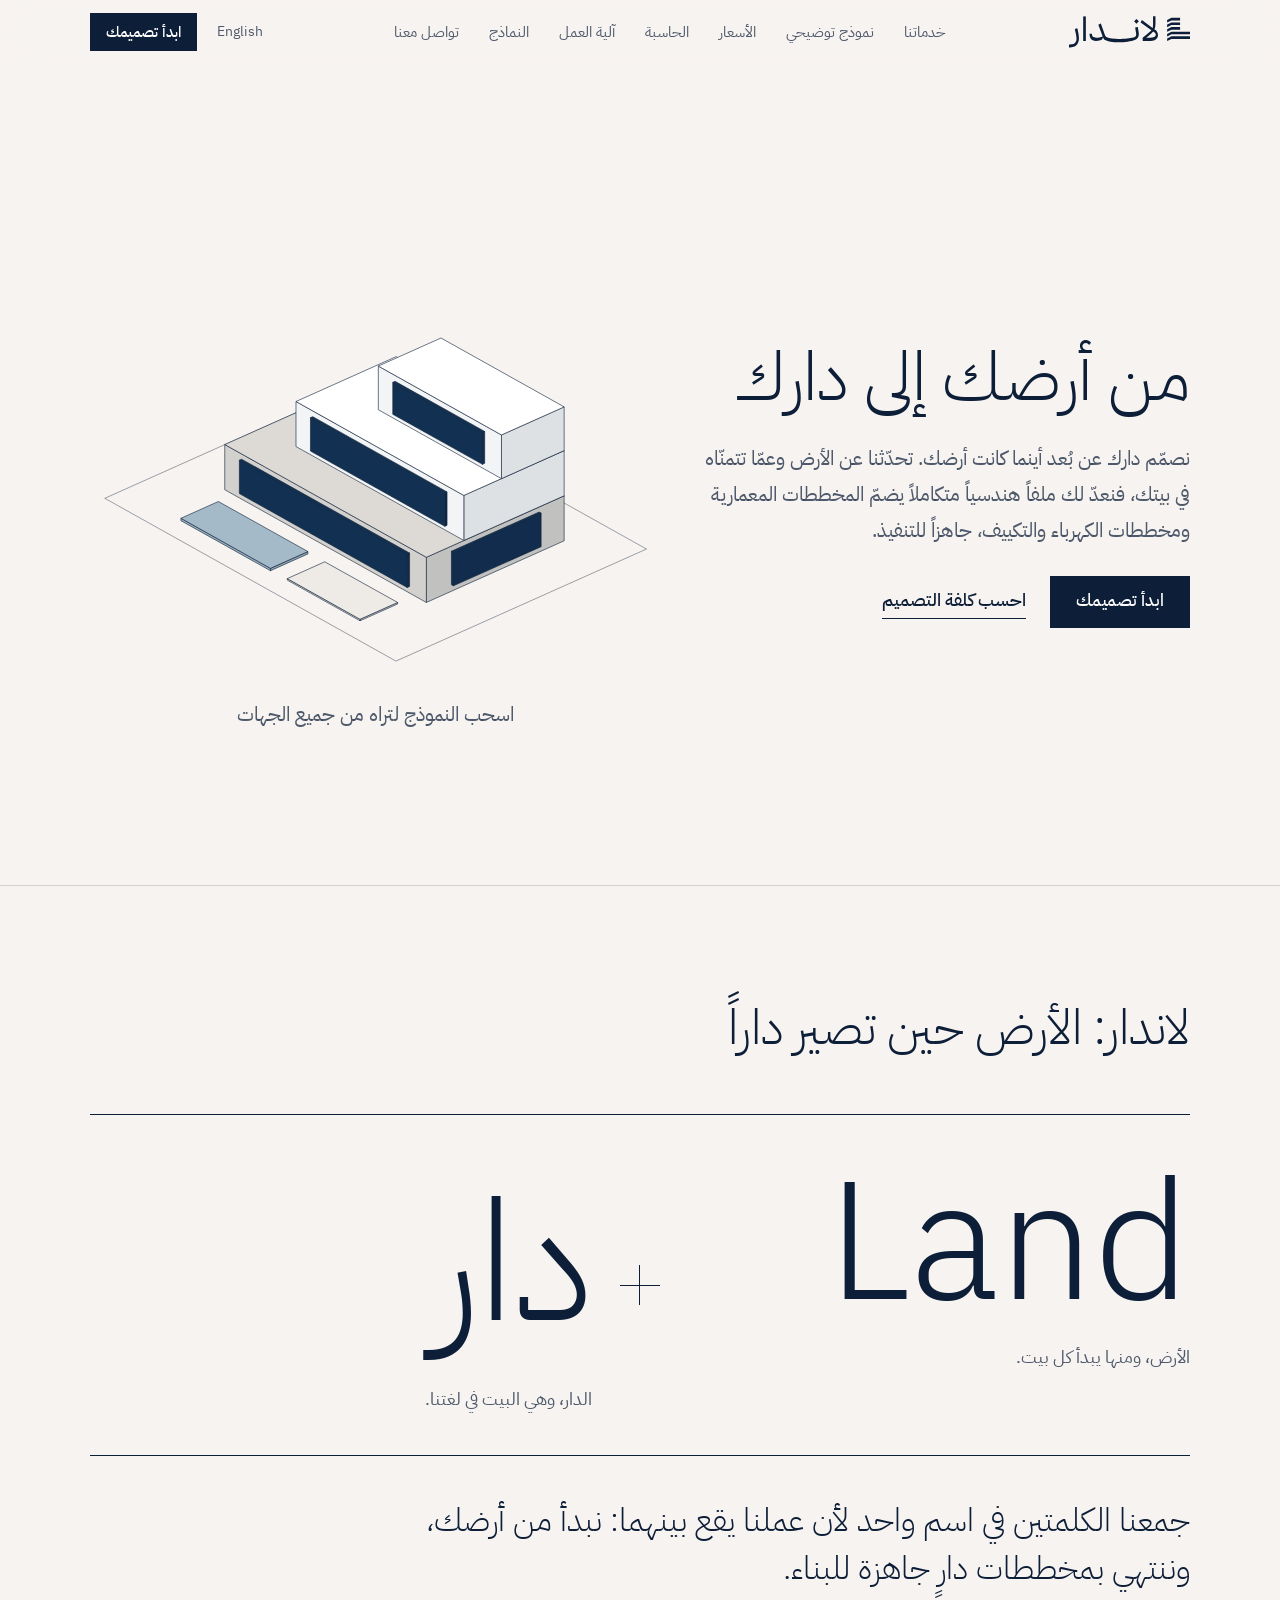
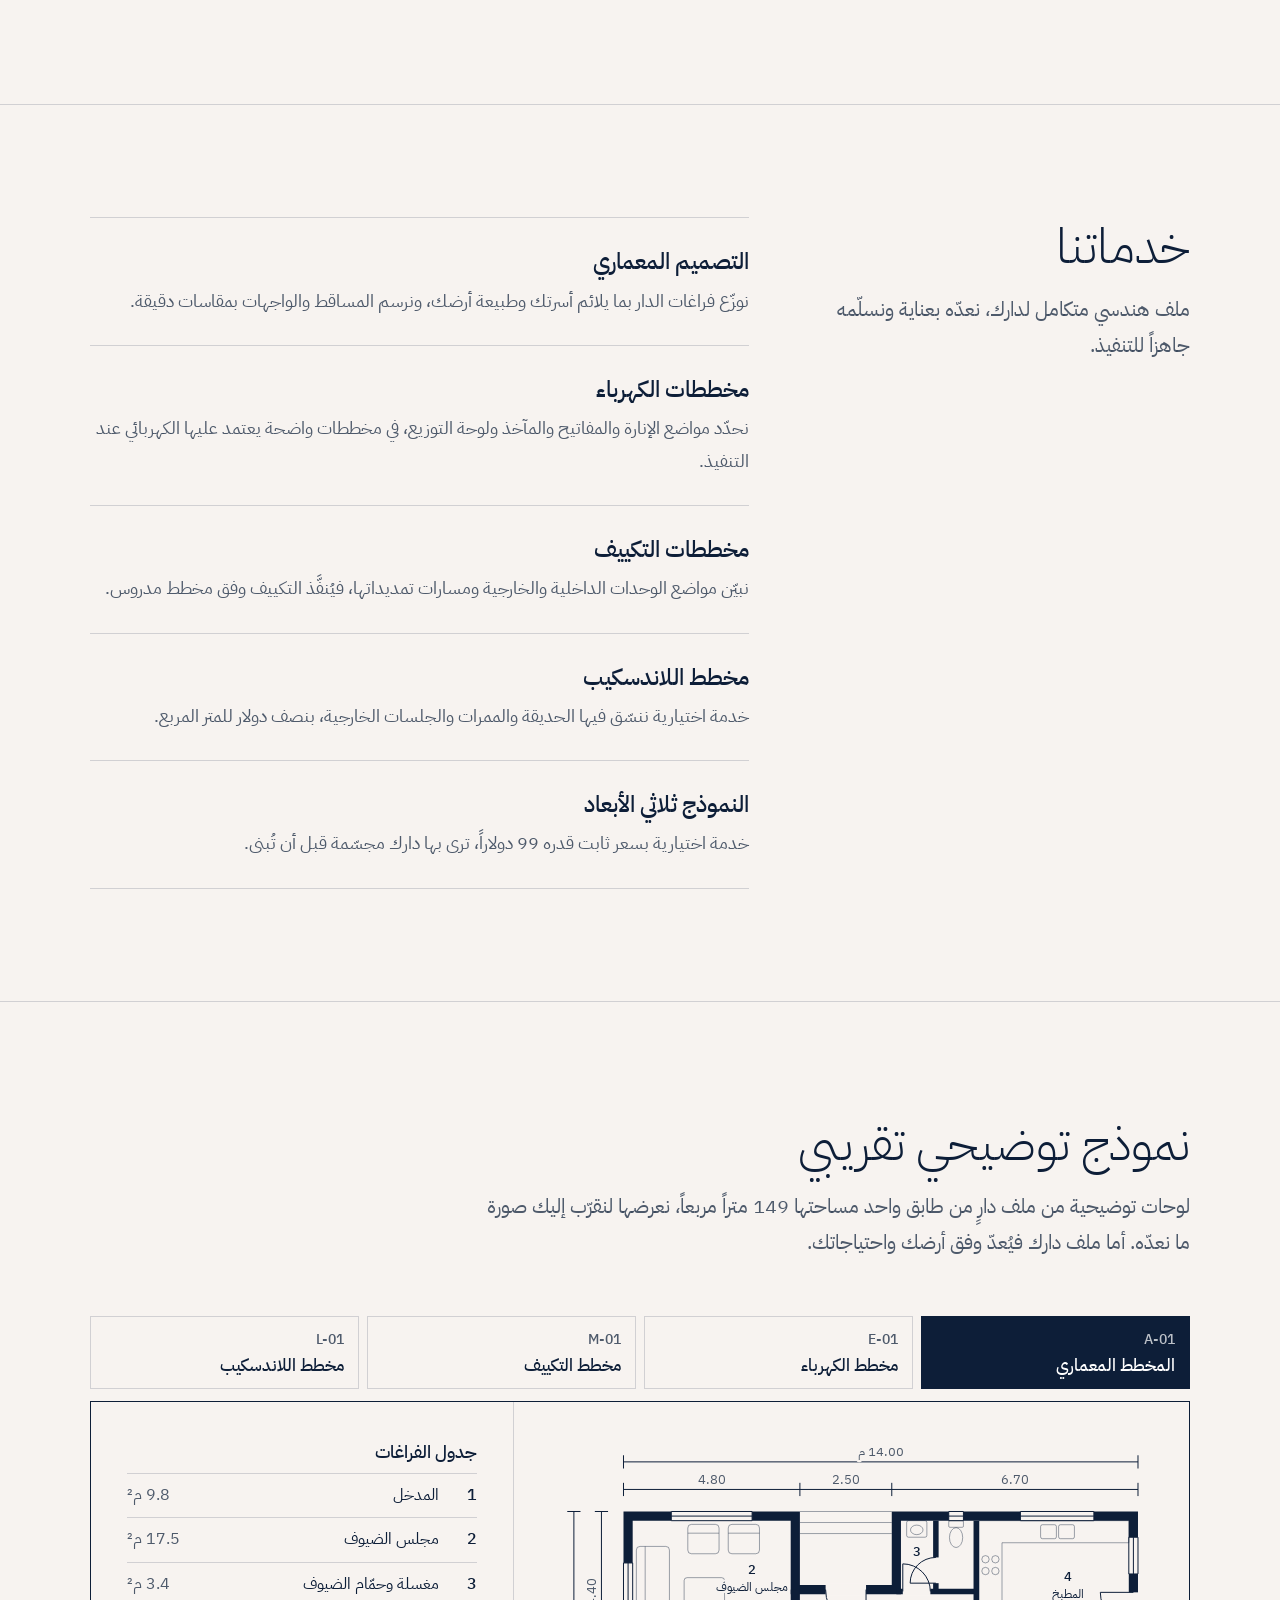
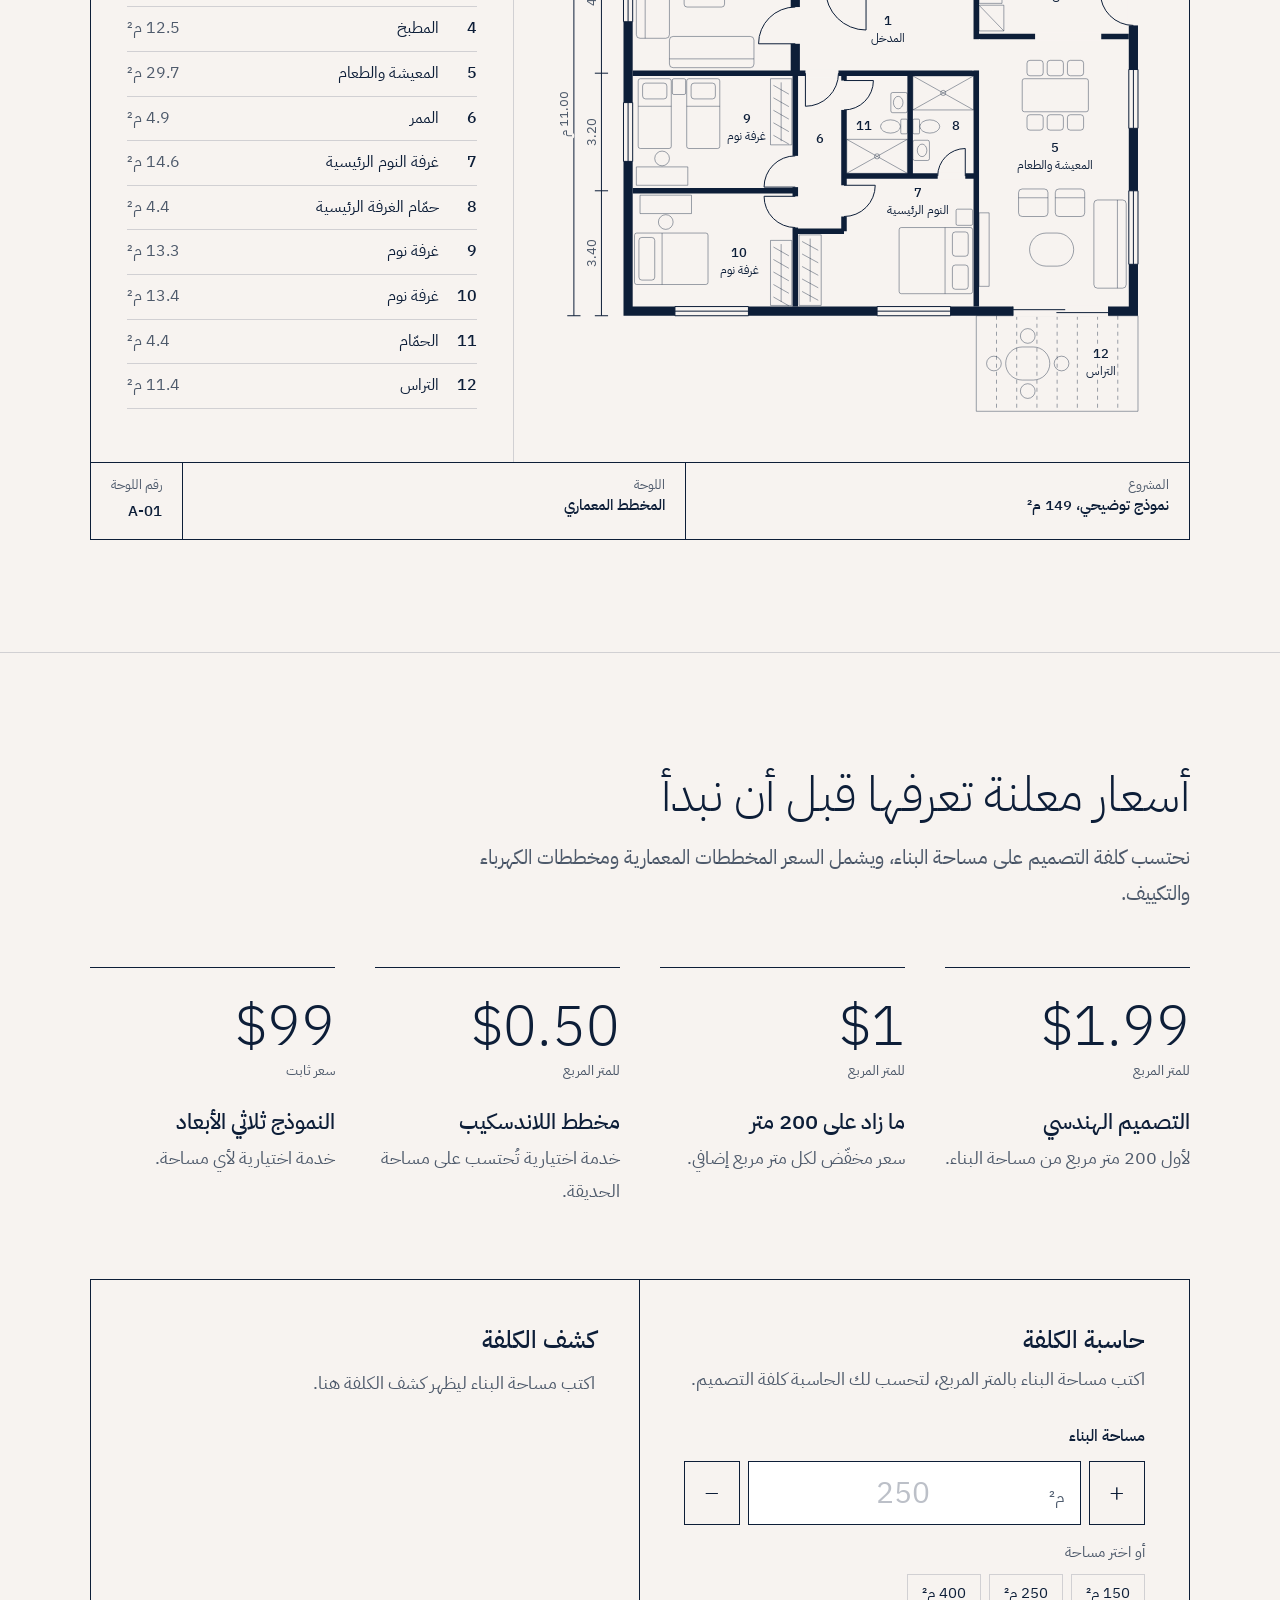
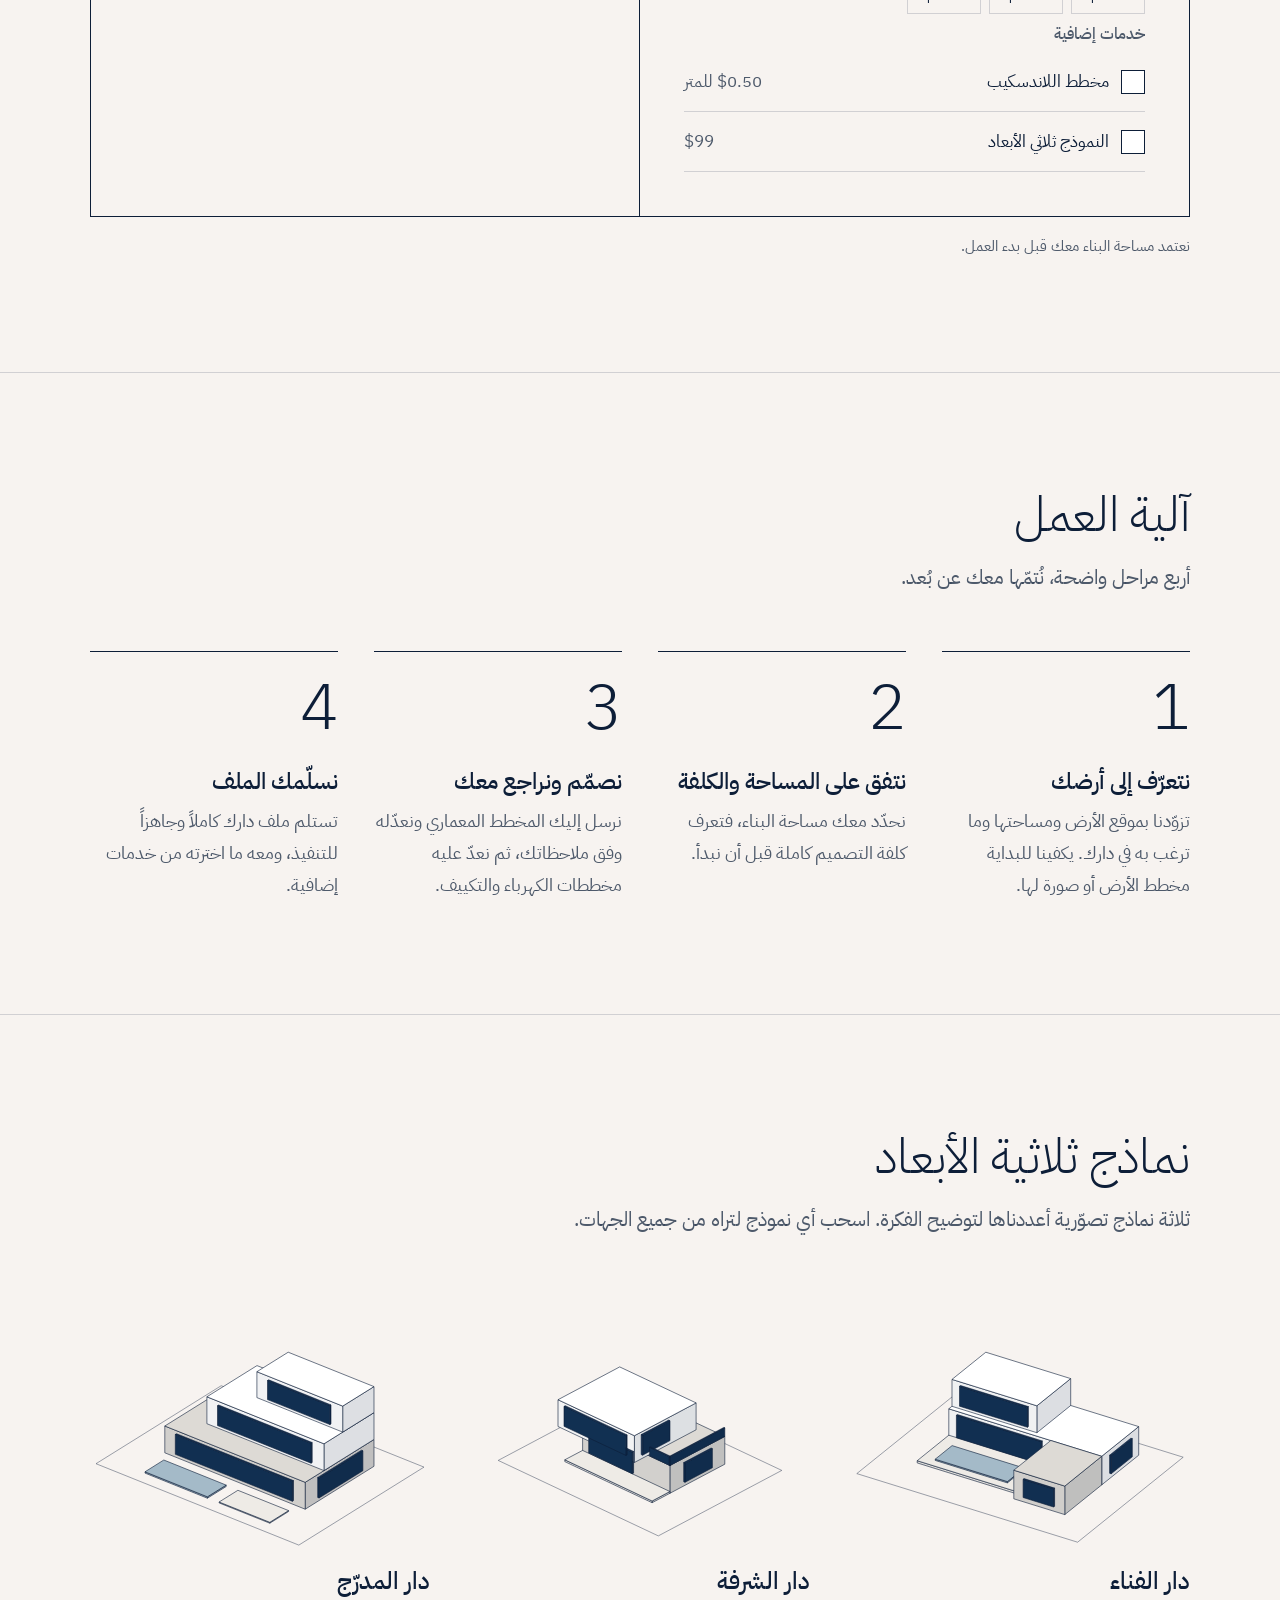
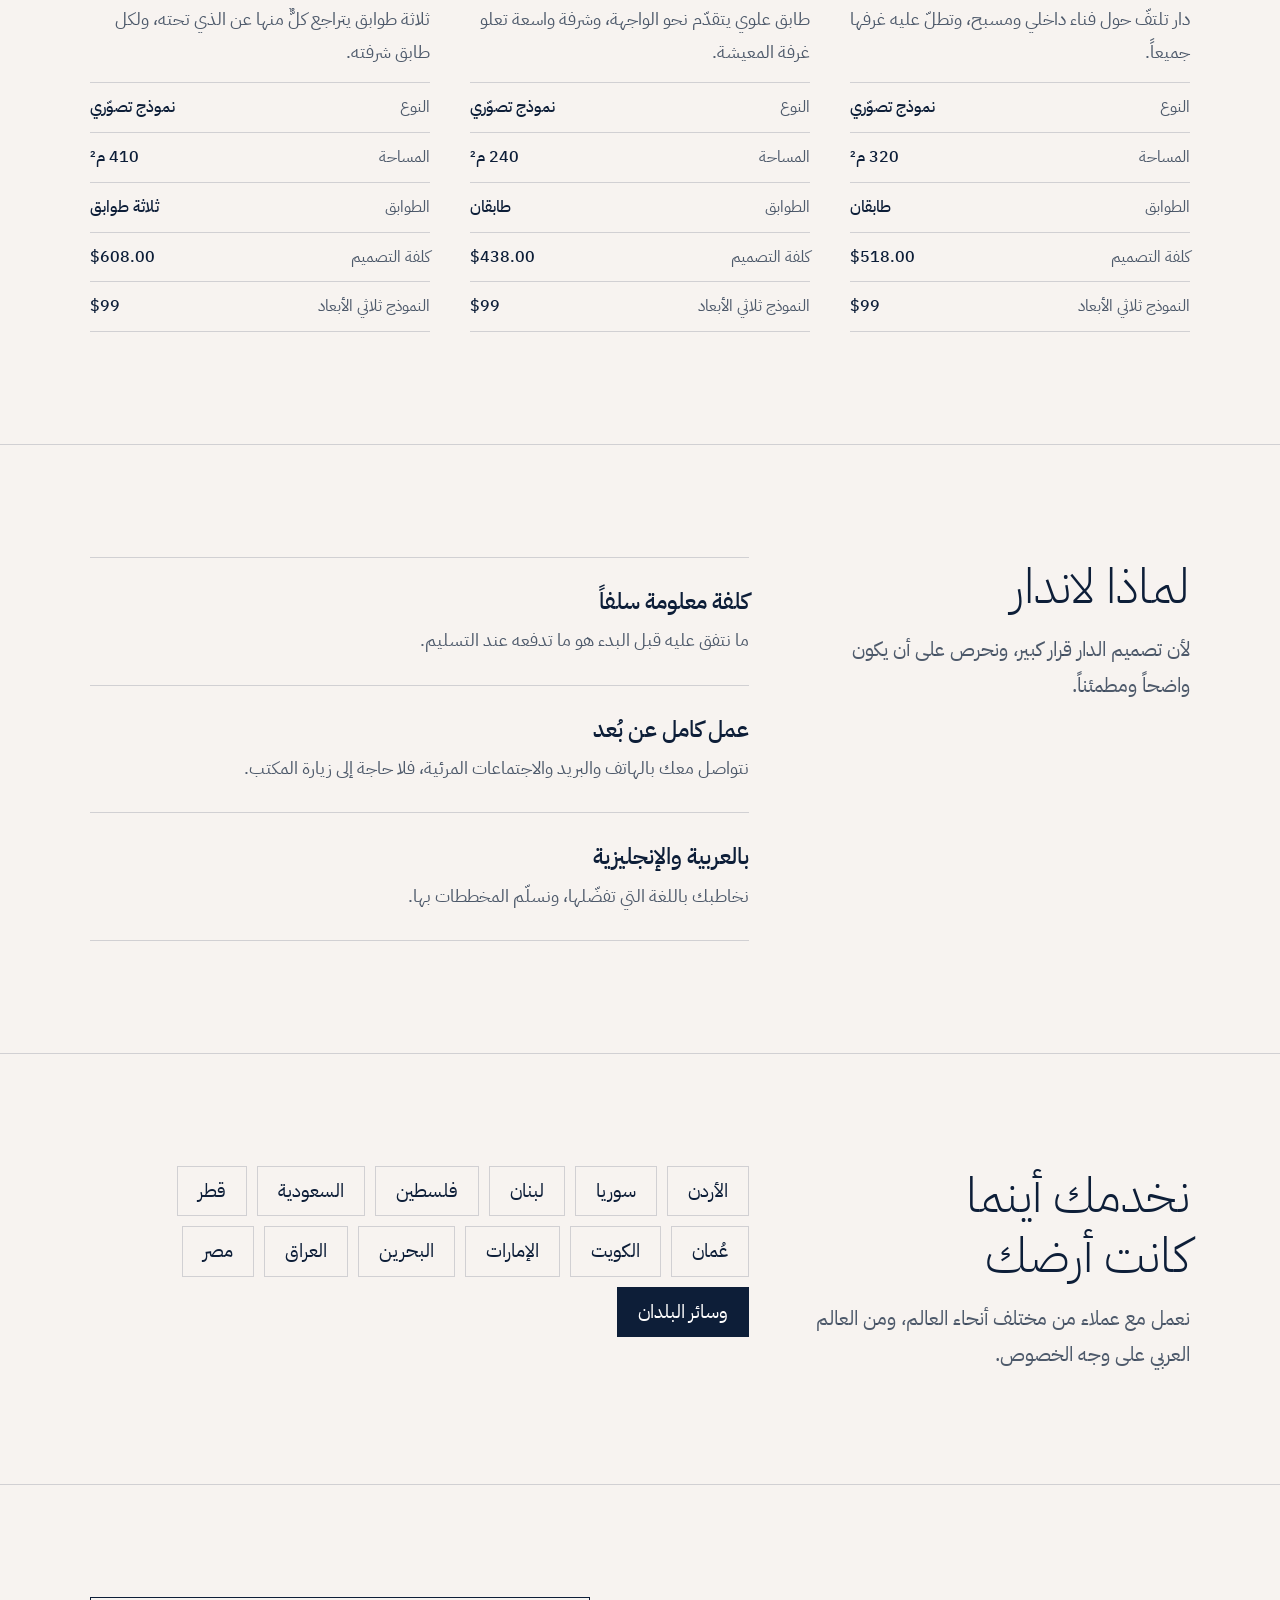
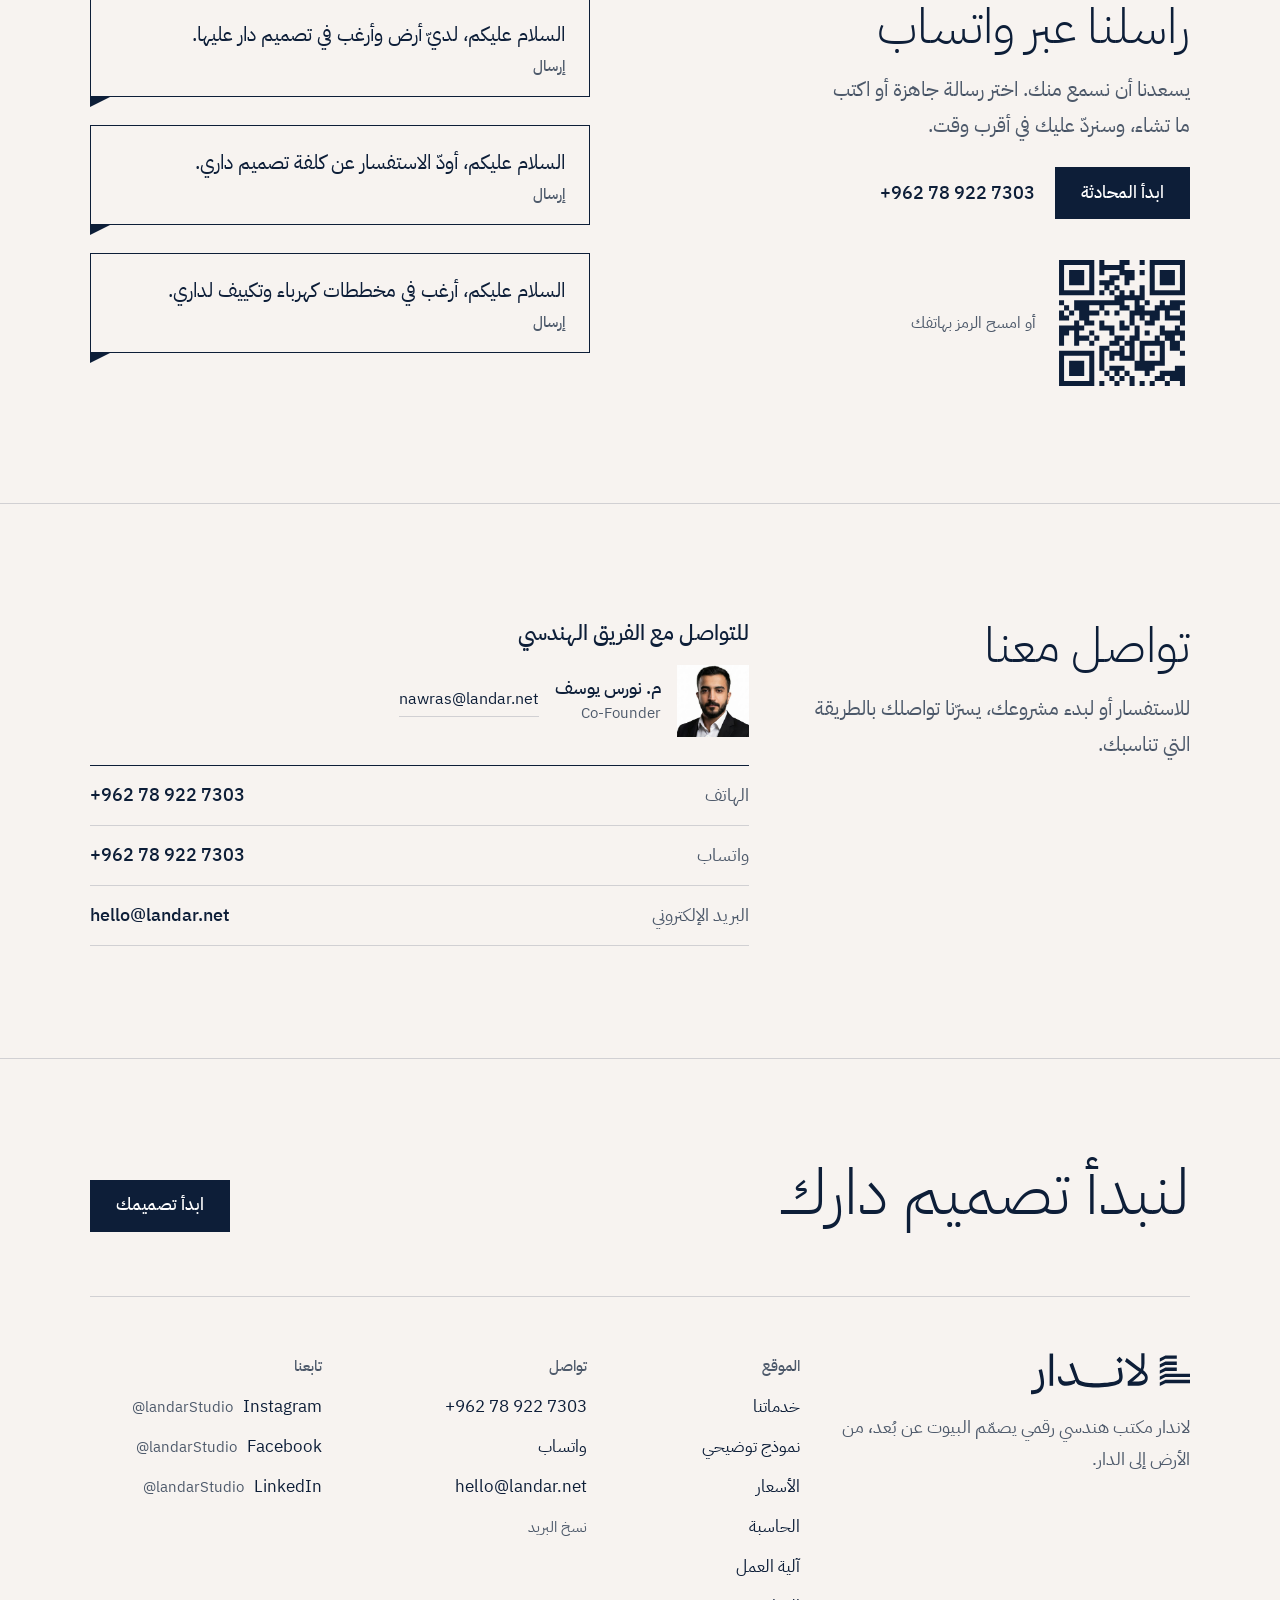
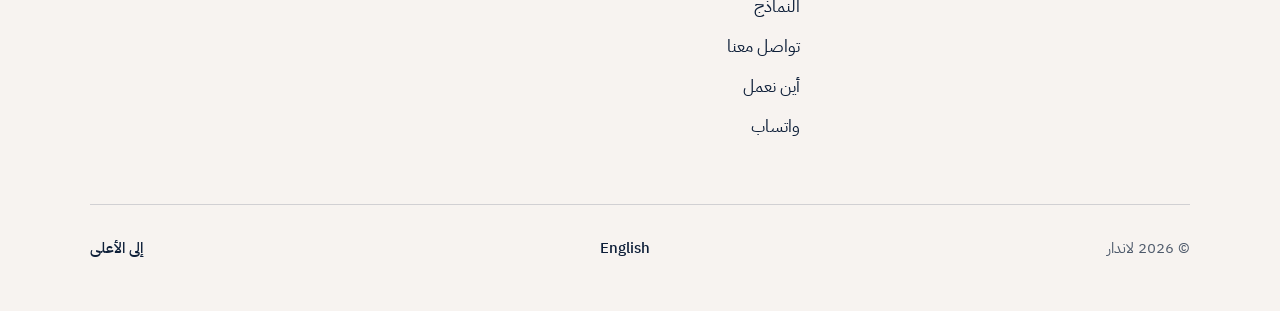
==== commit bc3cf5ca: "Update site" ====
--- a/index.html
+++ b/index.html
@@ -169,15 +169,16 @@
     <div class="wrap split">
       <div class="sec-head"><h2>تواصل معنا</h2><p class="lead">للاستفسار أو لبدء مشروعك، يسرّنا تواصلك بالطريقة التي تناسبك.</p></div>
       <div>
+        <div class="person">
+          <p class="person-label">للتواصل مع الفريق الهندسي</p>
+          <img src="assets/img/nawras-yousef-sm.jpg" width="72" height="72" alt="" loading="lazy">
+          <div><b>م. نورس يوسف</b><span class="ltr">Co-Founder</span></div>
+          <a class="ltr" href="mailto:nawras@landar.net">nawras@landar.net</a>
+        </div>
         <div class="reach">
           <a href="tel:+962789227303"><span>الهاتف</span><span class="ltr">+962 78 922 7303</span></a>
           <a href="https://wa.me/962789227303" target="_blank" rel="noopener"><span>واتساب</span><span class="ltr">+962 78 922 7303</span></a>
           <a href="mailto:hello@landar.net"><span>البريد الإلكتروني</span><span class="ltr">hello@landar.net</span></a>
-        </div>
-        <div class="person">
-          <img src="assets/img/nawras-yousef-sm.jpg" width="64" height="64" alt="" loading="lazy">
-          <div><b>م. نورس يوسف</b><span>الشريك المؤسس</span></div>
-          <a class="ltr" href="mailto:nawras@landar.net">nawras@landar.net</a>
         </div>
       </div>
     </div>
--- a/assets/css/style.css
+++ b/assets/css/style.css
@@ -16,7 +16,7 @@
   --white: #FFFFFF;
   --hair: rgba(13, 30, 56, .16);
   --soft: rgba(13, 30, 56, .72);
-  --bar: 64px;
+  --bar: 56px;
   --gutter: 20px;
   --max: 1180px;
   --ease: cubic-bezier(.2, .7, .2, 1);
@@ -68,20 +68,21 @@
   transition: border-color .25s var(--ease);
 }
 .bar.is-stuck, .menu-open .bar { border-bottom-color: var(--hair); }
-.bar::after { content: ""; position: absolute; inset-inline-start: 0; bottom: -1px; height: 2px; width: 100%; background: var(--navy); transform: scaleX(var(--read, 0)); transform-origin: left; }
+.bar::after { content: ""; position: absolute; inset-inline-start: 0; bottom: -1px; height: 1px; width: 100%; background: var(--navy); transform: scaleX(var(--read, 0)); transform-origin: left; }
 html[dir="rtl"] .bar::after { transform-origin: right; }
 .bar-in { height: var(--bar); display: flex; align-items: center; justify-content: space-between; gap: 16px; }
 .brand { display: inline-flex; align-items: center; }
-.brand svg { height: 26px; width: auto; }
-html[lang="ar"] .brand svg { height: 36px; }
-.bar-end { display: flex; align-items: center; gap: 6px; }
-.lang { min-height: 44px; min-width: 44px; display: inline-flex; align-items: center; justify-content: center; padding: 0 10px; font-weight: 500; font-size: 15px; }
-.lang:hover { color: var(--navy-2); }
+.brand svg { height: 20px; width: auto; }
+html[lang="ar"] .brand svg { height: 28px; }
+.bar-end { display: flex; align-items: center; gap: 10px; }
+.lang { min-height: 44px; min-width: 44px; display: inline-flex; align-items: center; justify-content: center; padding: 0 8px; font-size: 14px; color: var(--soft); transition: color .2s var(--ease); }
+.lang:hover { color: var(--navy); }
 .nav, .bar .btn { display: none; }
-.burger { width: 44px; height: 44px; display: inline-flex; flex-direction: column; align-items: center; justify-content: center; gap: 7px; }
-.burger span { display: block; width: 24px; height: 2px; background: var(--navy); transition: transform .3s var(--ease); }
-.menu-open .burger span:first-child { transform: translateY(4.5px) rotate(45deg); }
-.menu-open .burger span:last-child { transform: translateY(-4.5px) rotate(-45deg); }
+.burger { width: 48px; height: 44px; display: inline-flex; flex-direction: column; align-items: center; justify-content: center; gap: 8px; }
+.burger span { display: block; flex: none; width: 48px; height: 2px; background: var(--navy); transition: transform .3s var(--ease), width .3s var(--ease); }
+.menu-open .burger span { width: 30px; }
+.menu-open .burger span:first-child { transform: translateY(5px) rotate(45deg); }
+.menu-open .burger span:last-child { transform: translateY(-5px) rotate(-45deg); }
 
 /* full screen menu (mobile) */
 .sheet {
@@ -299,10 +300,12 @@
 .places li.all { border-color: var(--navy); background: var(--navy); color: #fff; }
 
 /* contact */
-.person { display: flex; flex-wrap: wrap; align-items: center; gap: 10px 14px; margin-top: 28px; }
-.person img { width: 64px; height: 64px; object-fit: cover; object-position: 50% 18%; background: var(--white); }
+.person { display: flex; flex-wrap: wrap; align-items: center; gap: 10px 16px; margin-bottom: 28px; }
+.person-label { flex: 0 0 100%; margin-bottom: 6px; font-size: 20px; font-weight: 500; line-height: 1.5; }
+.person img { width: 72px; height: 72px; object-fit: cover; object-position: 50% 18%; background: var(--white); }
 .person b { display: block; font-size: 18px; font-weight: 500; line-height: 1.4; }
-.person span { font-size: 15px; color: var(--soft); }
+.person span { display: block; font-size: 15px; color: var(--soft); }
+html[dir="rtl"] .person span { text-align: right; }
 .person a { margin-inline-start: auto; font-size: 16px; padding-bottom: 2px; border-bottom: 1px solid var(--hair); }
 .person a:hover { border-color: var(--navy); }
 .reach { border-top: 1px solid var(--navy); }
@@ -367,18 +370,19 @@
 
 /* ---------- desktop ---------- */
 @media (min-width: 1000px) {
-  :root { --bar: 76px; --gutter: 40px; }
+  :root { --bar: 64px; --gutter: 40px; }
   body { font-size: 18px; }
   .burger, .sheet, .dock { display: none; }
   .nav { display: flex; align-items: center; gap: 4px; }
-  .nav a { position: relative; padding: 10px 9px; font-size: 15px; font-weight: 500; color: var(--soft); white-space: nowrap; transition: color .2s var(--ease); }
-  .nav a::after { content: ""; position: absolute; inset-inline: 9px; bottom: 4px; height: 2px; background: var(--navy); transform: scaleX(0); transform-origin: center; transition: transform .3s var(--ease); }
+  .nav a { position: relative; padding: 10px 9px; font-size: 14.5px; font-weight: 400; color: var(--soft); white-space: nowrap; transition: color .2s var(--ease); }
+  .nav a::after { content: ""; position: absolute; inset-inline: 9px; bottom: 5px; height: 1px; background: var(--navy); transform: scaleX(0); transform-origin: center; transition: transform .3s var(--ease); }
   .nav a:hover, .nav a[aria-current="true"] { color: var(--navy); }
   .nav a[aria-current="true"]::after { transform: scaleX(1); }
-  .bar .btn { display: inline-flex; min-height: 44px; padding: 0 20px; font-size: 16px; }
-  .bar-end { gap: 10px; }
-  .brand svg { height: 30px; }
-  html[lang="ar"] .brand svg { height: 42px; }
+  .bar .btn { display: inline-flex; min-height: 38px; padding: 0 16px; font-size: 14.5px; }
+  .bar-end { gap: 12px; }
+  .brand svg { height: 23px; }
+  html[lang="ar"] .brand svg { height: 32px; }
+  .person-label { font-size: 22px; }
 
   .hero { padding: 40px 0 24px; }
   .hero-in { display: grid; grid-template-columns: 1fr 1.15fr; align-items: center; gap: 32px; min-height: calc(100vh - var(--bar) - 80px); }
@@ -437,7 +441,7 @@
 }
 
 @media (min-width: 1200px) {
-  .nav a { padding: 10px 13px; font-size: 16px; }
+  .nav a { padding: 10px 13px; font-size: 15px; }
   .nav a::after { inset-inline: 13px; }
 }
 
